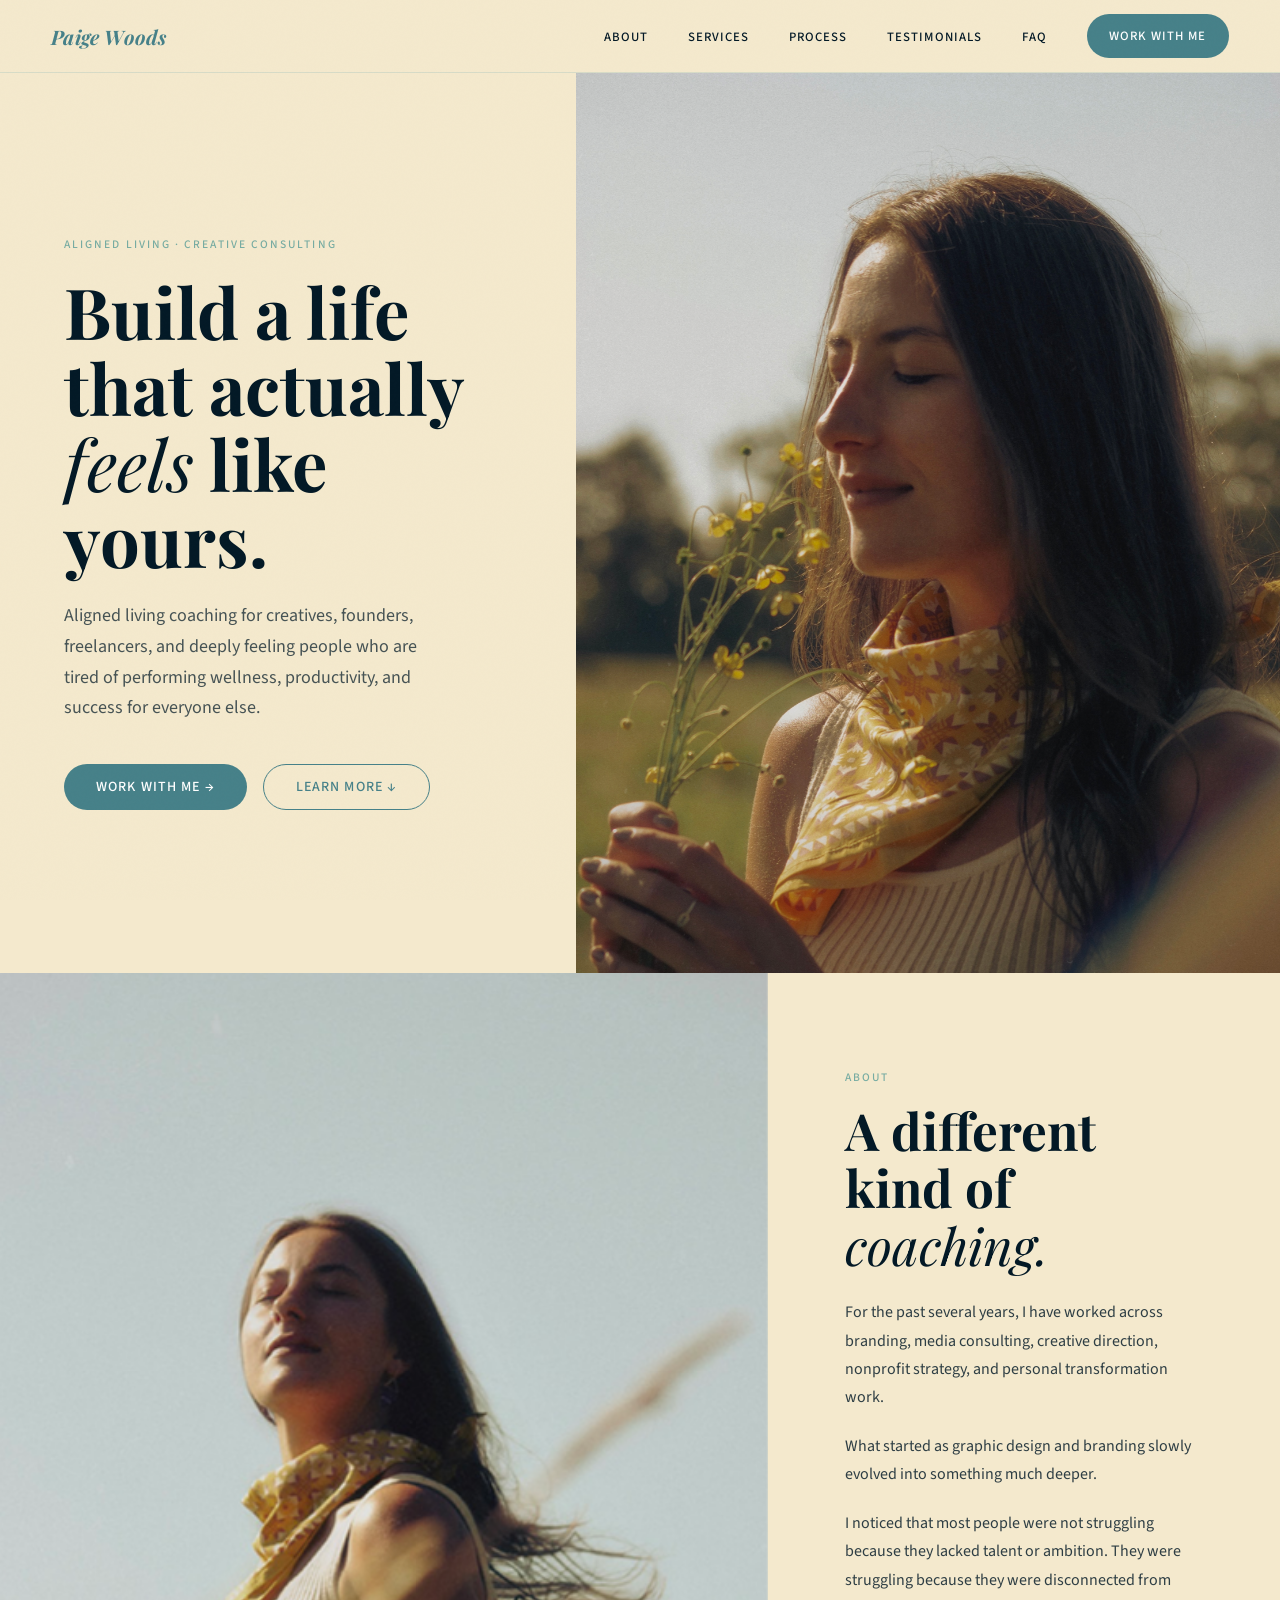
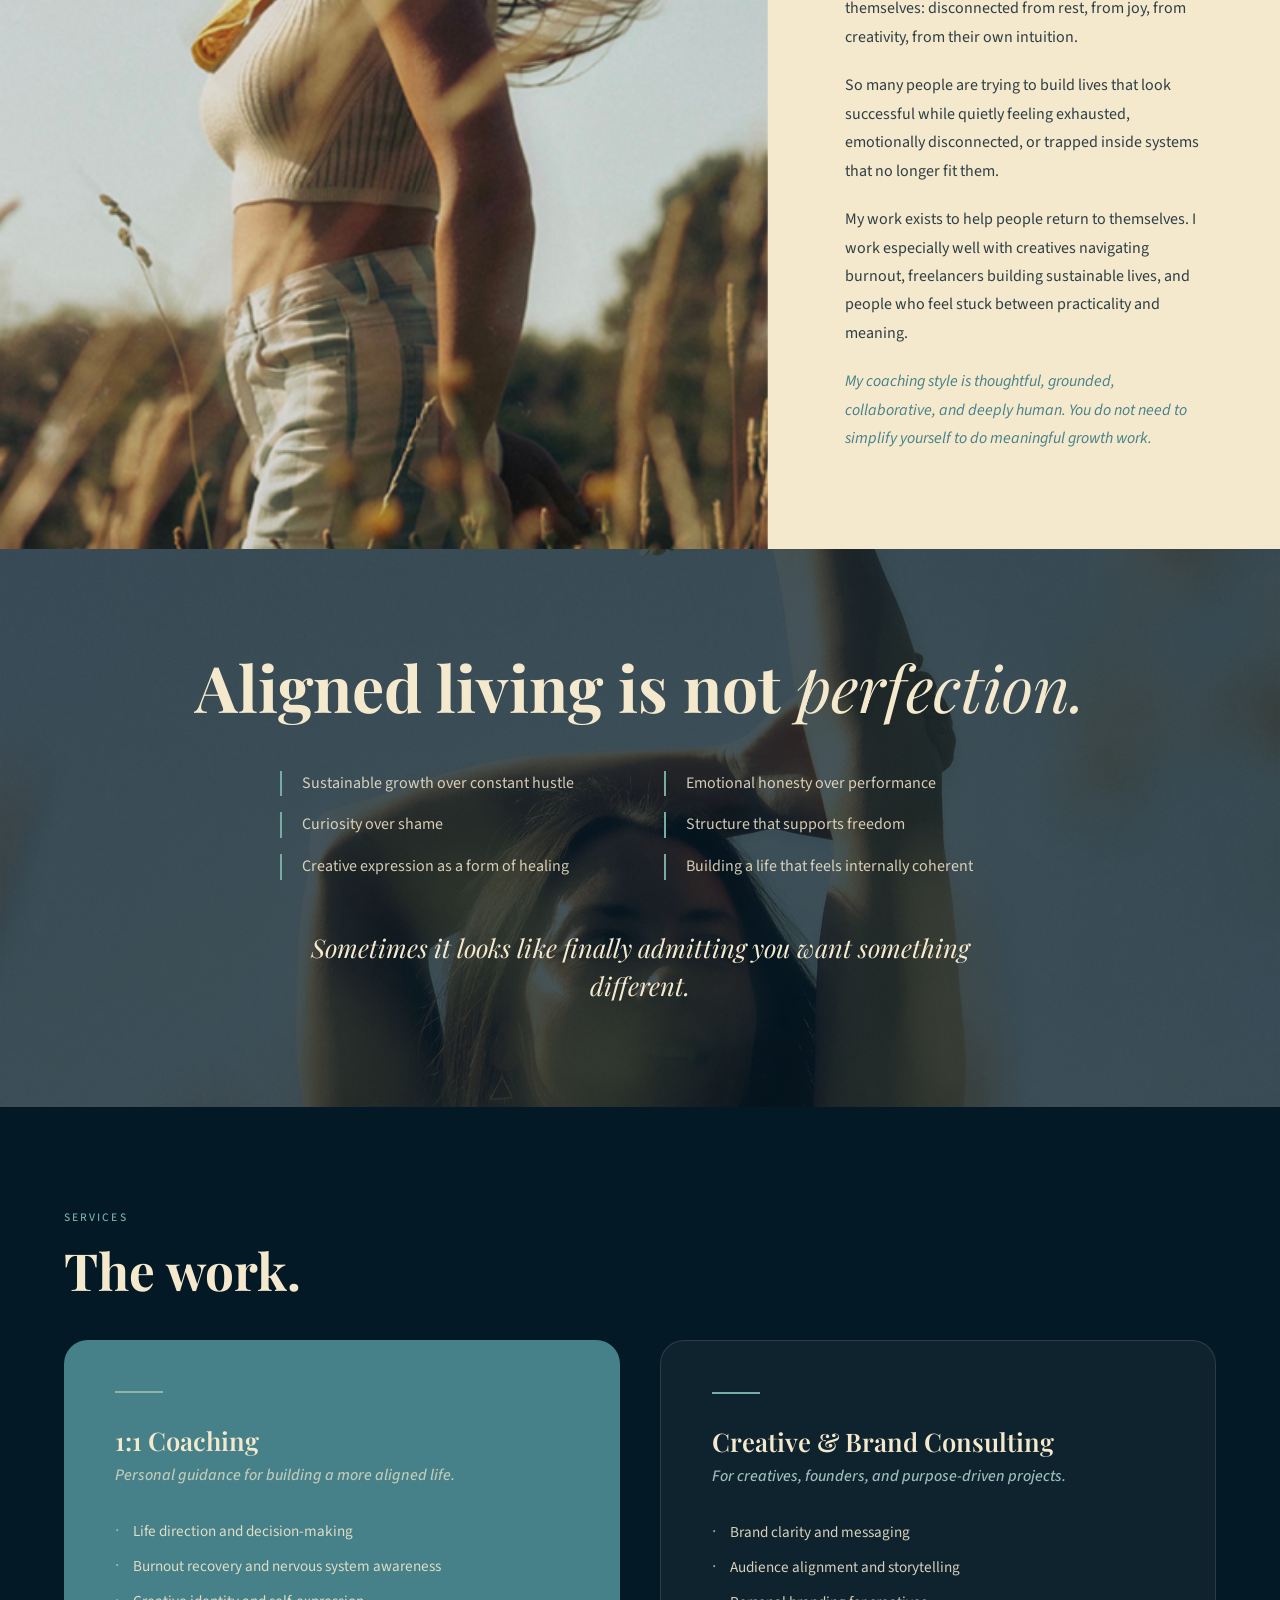
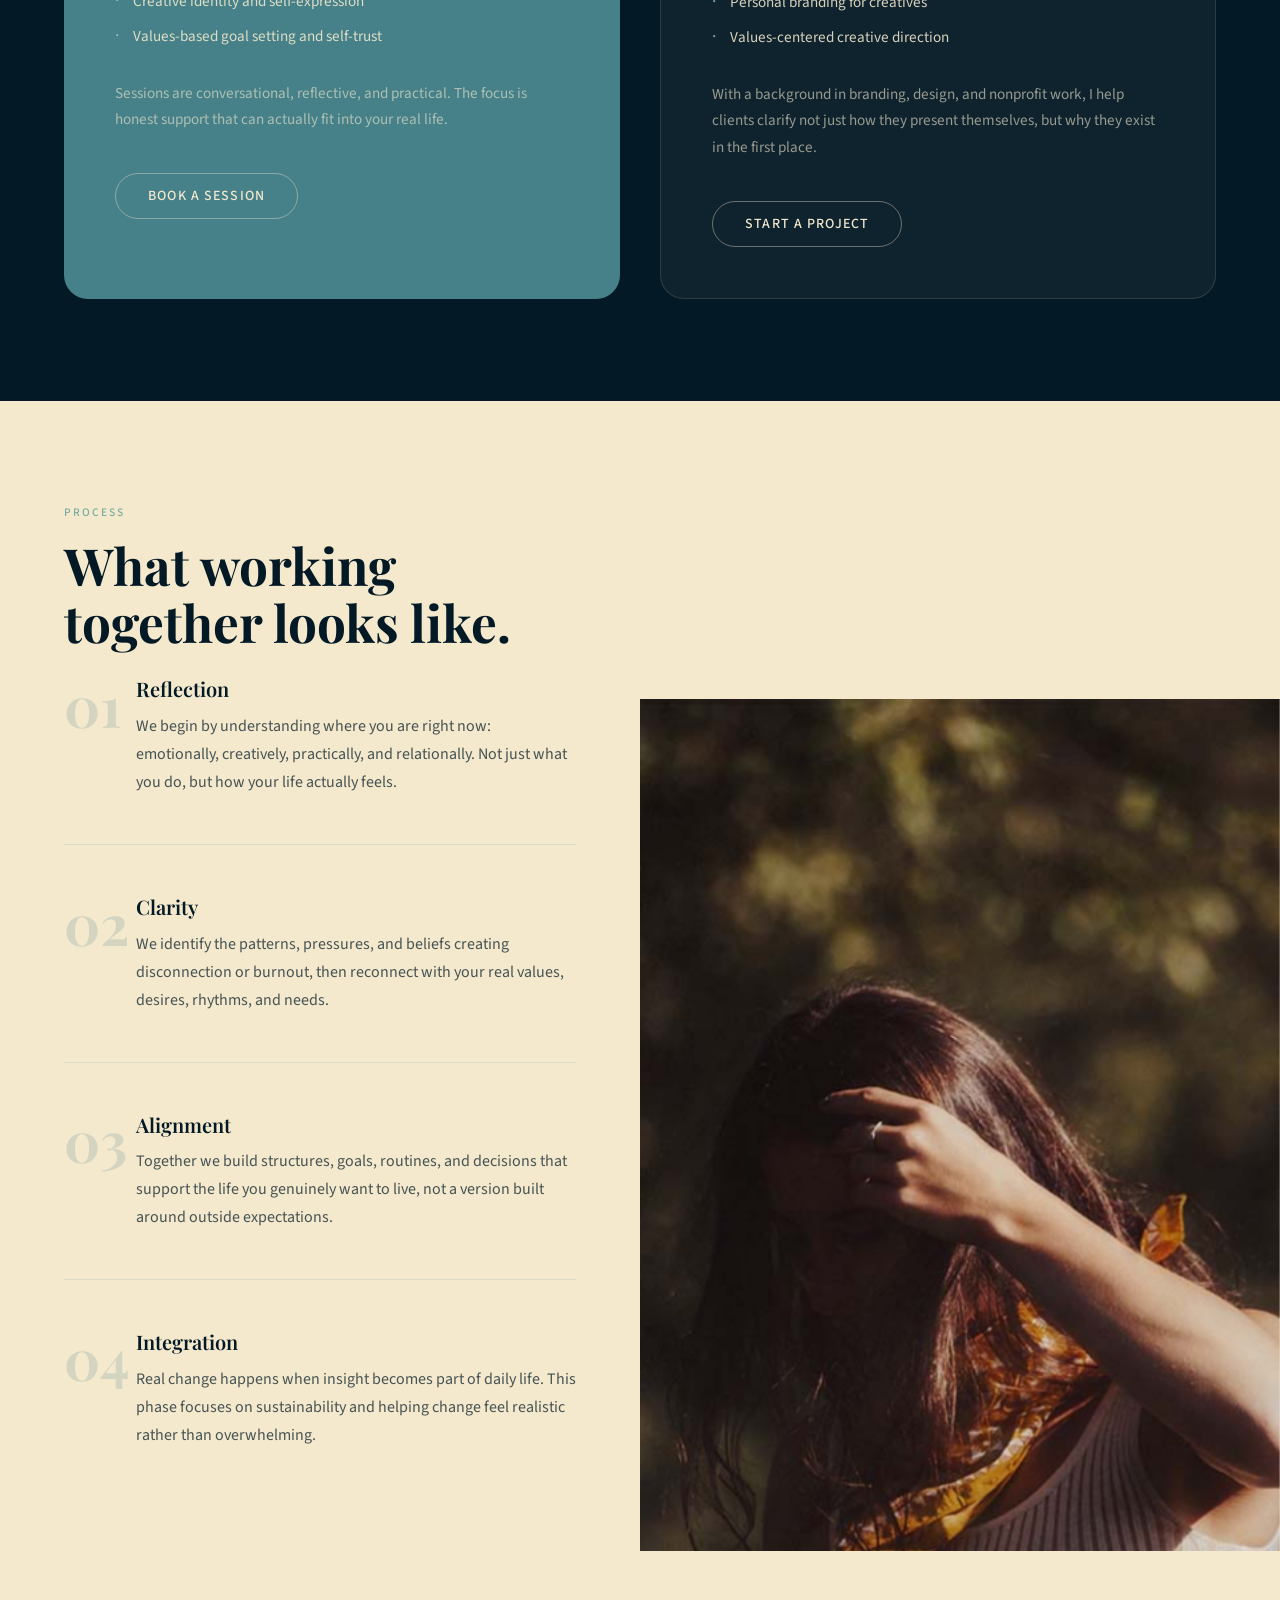
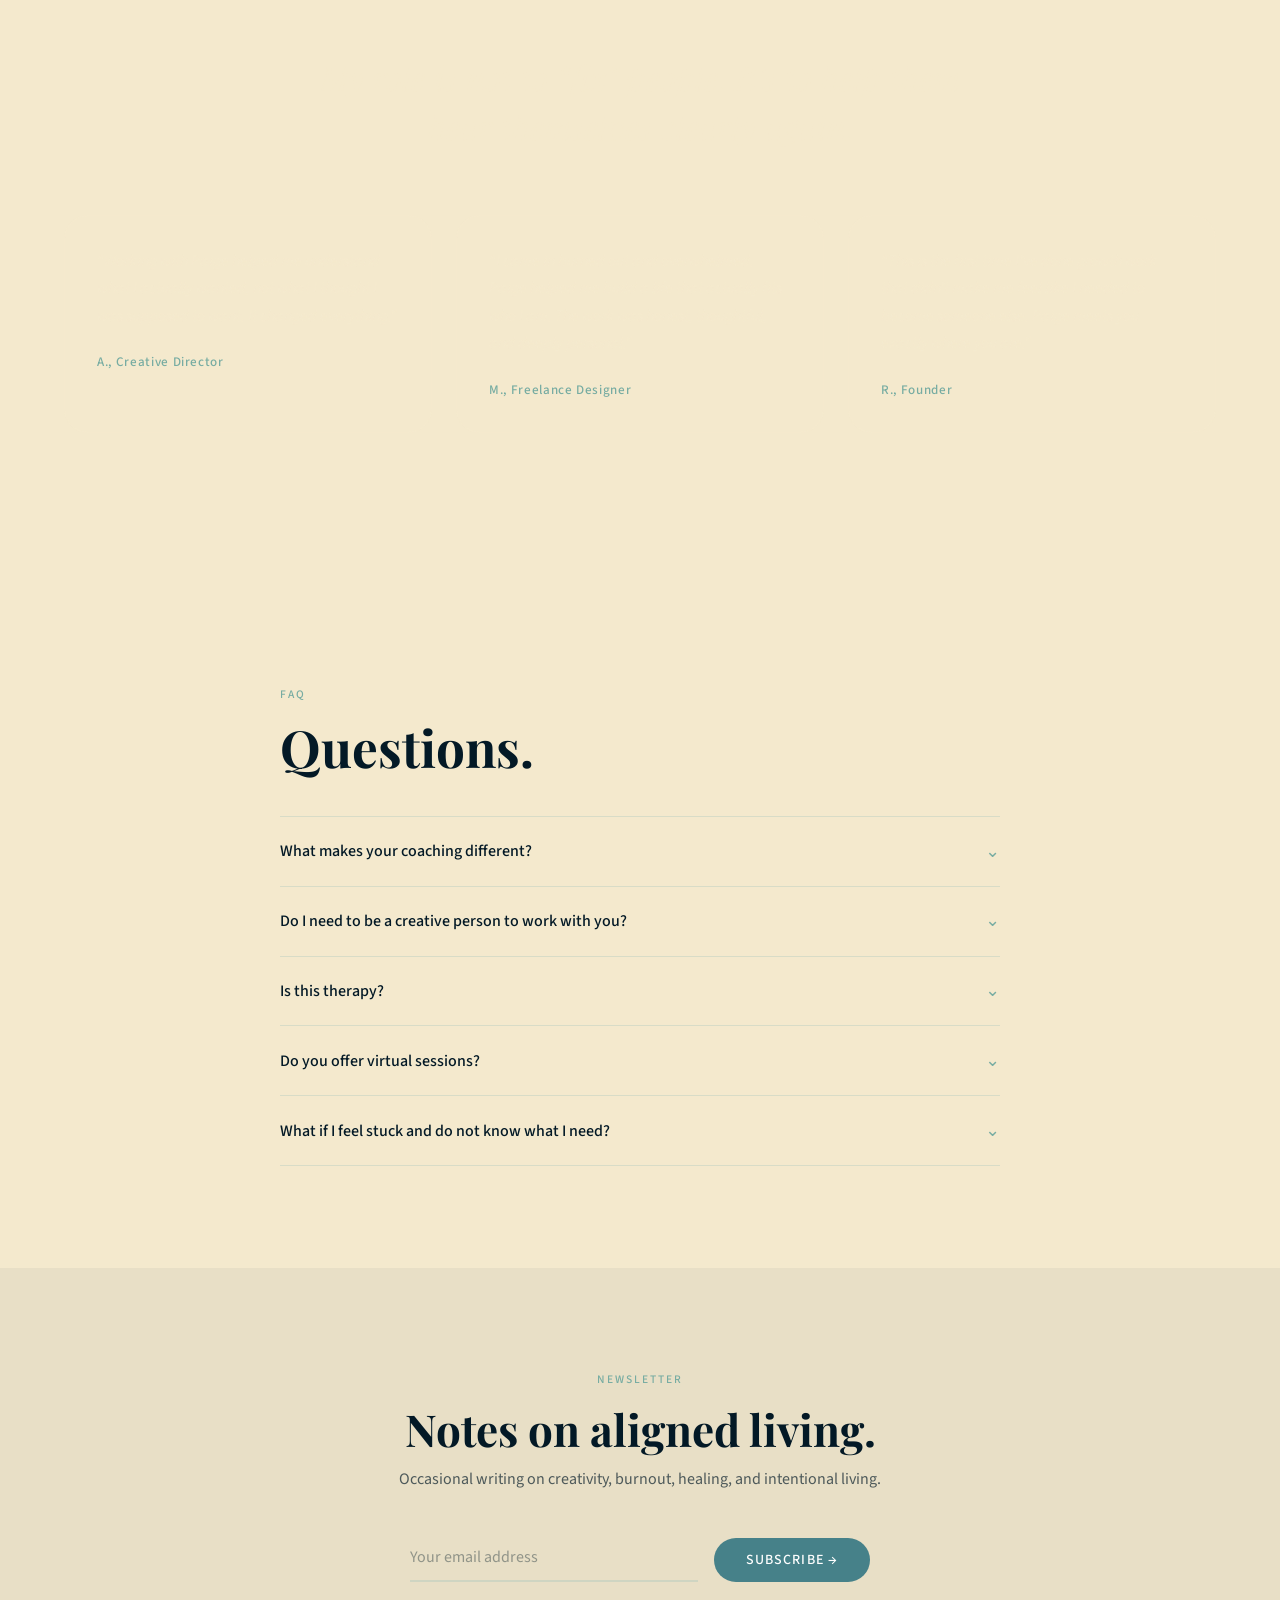
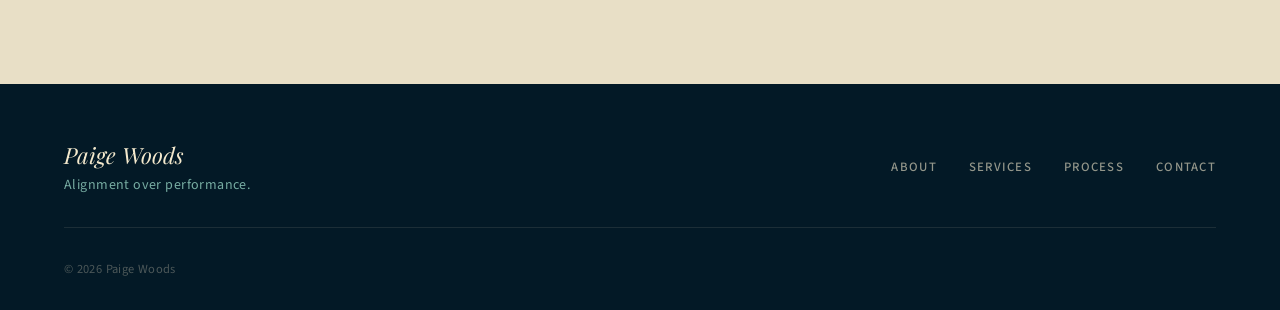
==== index.html @ 9f5fcbaf "Initial commit: coaching template site Co-Authored-By: Claude Sonnet 4.6 <noreply@anthropic.com>" ====
<!DOCTYPE html>
<html lang="en">
<head>
  <meta charset="UTF-8" />
  <meta name="viewport" content="width=device-width, initial-scale=1.0" />
  <title>Paige Woods — Aligned Living Coach</title>
  <meta name="description" content="Aligned living coaching for creatives, founders, freelancers, and deeply feeling people. Build a life that feels honest, sustainable, and real to you." />
  <link rel="preconnect" href="https://fonts.googleapis.com" />
  <link rel="preconnect" href="https://fonts.gstatic.com" crossorigin />
  <link href="https://fonts.googleapis.com/css2?family=Playfair+Display:ital,wght@0,600;0,700;1,400;1,600&family=Source+Sans+3:wght@400;500&display=swap" rel="stylesheet" />
  <link rel="stylesheet" href="style.css" />
</head>
<body>

  <!-- Paper grain texture -->
  <div class="grain" aria-hidden="true"></div>

  <!-- ══════════════════════════════════════════════════════
       NAVIGATION
  ══════════════════════════════════════════════════════ -->
  <nav class="nav" id="nav" role="navigation" aria-label="Main navigation">
    <div class="nav-inner">
      <a href="index.html" class="nav-logo">Paige Woods</a>
      <ul class="nav-links" role="list">
        <li><a href="#about">About</a></li>
        <li><a href="#services">Services</a></li>
        <li><a href="#process">Process</a></li>
        <li><a href="#testimonials">Testimonials</a></li>
        <li><a href="#faq">FAQ</a></li>
        <li><a href="contact.html" class="btn-nav">Work with me</a></li>
      </ul>
      <button class="nav-toggle" aria-label="Open menu" aria-expanded="false" aria-controls="navMobile">
        <span></span>
        <span></span>
      </button>
    </div>
  </nav>

  <!-- Mobile navigation overlay -->
  <div class="nav-mobile" id="navMobile" aria-hidden="true" role="dialog" aria-label="Mobile navigation">
    <button class="nav-mobile-close" aria-label="Close menu">&#10005;</button>
    <ul role="list">
      <li><a href="#about">About</a></li>
      <li><a href="#services">Services</a></li>
      <li><a href="#process">Process</a></li>
      <li><a href="#testimonials">Testimonials</a></li>
      <li><a href="#faq">FAQ</a></li>
      <li><a href="contact.html">Work with me</a></li>
    </ul>
  </div>

  <!-- ══════════════════════════════════════════════════════
       HERO
  ══════════════════════════════════════════════════════ -->
  <section class="hero" aria-label="Introduction">
    <div class="hero-text">
      <span class="section-label hero-animate">Aligned Living &middot; Creative Consulting</span>
      <h1 class="hero-h1 hero-animate">Build a life that actually <em>feels</em> like yours.</h1>
      <p class="hero-sub hero-animate">
        Aligned living coaching for creatives, founders, freelancers, and deeply feeling people
        who are tired of performing wellness, productivity, and success for everyone else.
      </p>
      <div class="btn-group hero-animate">
        <a href="contact.html" class="btn btn-primary">Work with me &rarr;</a>
        <a href="#about" class="btn btn-outline">Learn more &darr;</a>
      </div>
    </div>
    <div class="hero-image" aria-hidden="true">
      <img
        src="paige-portfolio-1/IMG_7127 copy.jpg"
        alt="Paige Woods"
        data-parallax="0.12"
        loading="eager"
        fetchpriority="high"
      />
    </div>
  </section>

  <!-- ══════════════════════════════════════════════════════
       ABOUT
  ══════════════════════════════════════════════════════ -->
  <section class="about-section" id="about" aria-labelledby="about-heading">
    <div class="about-grid-full">

      <div class="about-photo-col reveal-slide-left">
        <img
          src="paige-portfolio-1/IMG_7124 copy.jpg"
          alt="Paige Woods"
          data-parallax="0.09"
          loading="lazy"
        />
      </div>

      <div class="about-text-col">
        <div class="about-text reveal">
          <span class="section-label">About</span>
          <h2 class="section-heading reveal-scale" id="about-heading">A different kind of <em>coaching.</em></h2>

          <p>For the past several years, I have worked across branding, media consulting, creative direction, nonprofit strategy, and personal transformation work.</p>

          <p>What started as graphic design and branding slowly evolved into something much deeper.</p>

          <p>I noticed that most people were not struggling because they lacked talent or ambition. They were struggling because they were disconnected from themselves: disconnected from rest, from joy, from creativity, from their own intuition.</p>

          <p>So many people are trying to build lives that look successful while quietly feeling exhausted, emotionally disconnected, or trapped inside systems that no longer fit them.</p>

          <p>My work exists to help people return to themselves. I work especially well with creatives navigating burnout, freelancers building sustainable lives, and people who feel stuck between practicality and meaning.</p>

          <p class="about-closing">My coaching style is thoughtful, grounded, collaborative, and deeply human. You do not need to simplify yourself to do meaningful growth work.</p>
        </div>
      </div>

    </div>
  </section>

  <!-- ══════════════════════════════════════════════════════
       PHILOSOPHY
  ══════════════════════════════════════════════════════ -->
  <section class="section philosophy" id="philosophy" aria-labelledby="philosophy-heading">
    <div class="philosophy-bg" aria-hidden="true">
      <img
        src="paige-portfolio-1/IMG_7130 copy.jpg"
        alt=""
        class="philosophy-img"
        data-parallax="0.05"
        loading="lazy"
      />
    </div>
    <div class="container philosophy-content">
      <h2 class="philosophy-heading reveal-scale" id="philosophy-heading">
        Aligned living is not <em>perfection.</em>
      </h2>
      <div class="philosophy-grid" aria-label="Core principles">
        <p class="reveal">Sustainable growth over constant hustle</p>
        <p class="reveal">Emotional honesty over performance</p>
        <p class="reveal">Curiosity over shame</p>
        <p class="reveal">Structure that supports freedom</p>
        <p class="reveal">Creative expression as a form of healing</p>
        <p class="reveal">Building a life that feels internally coherent</p>
      </div>
      <p class="philosophy-closing reveal">
        Sometimes it looks like finally admitting you want something different.
      </p>
    </div>
  </section>

  <!-- ══════════════════════════════════════════════════════
       SERVICES
  ══════════════════════════════════════════════════════ -->
  <section class="section services-section" id="services" aria-labelledby="services-heading">
    <div class="container">
      <span class="section-label">Services</span>
      <h2 class="section-heading reveal-scale" id="services-heading">The work.</h2>

      <div class="services-grid">

        <div class="card reveal">
          <div class="card-accent" aria-hidden="true"></div>
          <h3 class="card-heading">1:1 Coaching</h3>
          <p class="card-sub">Personal guidance for building a more aligned life.</p>
          <ul class="card-list" aria-label="Coaching focus areas">
            <li>Life direction and decision-making</li>
            <li>Burnout recovery and nervous system awareness</li>
            <li>Creative identity and self-expression</li>
            <li>Values-based goal setting and self-trust</li>
          </ul>
          <p class="card-body">Sessions are conversational, reflective, and practical. The focus is honest support that can actually fit into your real life.</p>
          <a href="contact.html" class="btn btn-outline">Book a session</a>
        </div>

        <div class="card card-offset reveal">
          <div class="card-accent" aria-hidden="true"></div>
          <h3 class="card-heading">Creative &amp; Brand Consulting</h3>
          <p class="card-sub">For creatives, founders, and purpose-driven projects.</p>
          <ul class="card-list" aria-label="Consulting focus areas">
            <li>Brand clarity and messaging</li>
            <li>Audience alignment and storytelling</li>
            <li>Personal branding for creatives</li>
            <li>Values-centered creative direction</li>
          </ul>
          <p class="card-body">With a background in branding, design, and nonprofit work, I help clients clarify not just how they present themselves, but why they exist in the first place.</p>
          <a href="contact.html" class="btn btn-outline">Start a project</a>
        </div>

      </div>
    </div>
  </section>

  <!-- ══════════════════════════════════════════════════════
       PROCESS
  ══════════════════════════════════════════════════════ -->
  <section class="section process-section" id="process" aria-labelledby="process-heading">
      <div class="process-grid">

        <div class="process-steps">
          <span class="section-label">Process</span>
          <h2 class="section-heading reveal-scale" id="process-heading">What working together looks like.</h2>

          <div class="step reveal-step-right">
            <span class="step-number" aria-hidden="true">01</span>
            <div>
              <h3 class="step-title">Reflection</h3>
              <p>We begin by understanding where you are right now: emotionally, creatively, practically, and relationally. Not just what you do, but how your life actually feels.</p>
            </div>
          </div>

          <div class="step reveal-step-right">
            <span class="step-number" aria-hidden="true">02</span>
            <div>
              <h3 class="step-title">Clarity</h3>
              <p>We identify the patterns, pressures, and beliefs creating disconnection or burnout, then reconnect with your real values, desires, rhythms, and needs.</p>
            </div>
          </div>

          <div class="step reveal-step-right">
            <span class="step-number" aria-hidden="true">03</span>
            <div>
              <h3 class="step-title">Alignment</h3>
              <p>Together we build structures, goals, routines, and decisions that support the life you genuinely want to live, not a version built around outside expectations.</p>
            </div>
          </div>

          <div class="step reveal-step-right">
            <span class="step-number" aria-hidden="true">04</span>
            <div>
              <h3 class="step-title">Integration</h3>
              <p>Real change happens when insight becomes part of daily life. This phase focuses on sustainability and helping change feel realistic rather than overwhelming.</p>
            </div>
          </div>
        </div>

        <div class="process-photo" aria-hidden="true">
          <img
            src="paige-portfolio-1/IMG_7123 copy 2.jpg"
            alt=""
            data-parallax="0.08"
            loading="lazy"
          />
        </div>

      </div>
  </section>

  <!-- ══════════════════════════════════════════════════════
       TESTIMONIALS
  ══════════════════════════════════════════════════════ -->
  <section class="section testimonials" id="testimonials" aria-labelledby="testimonials-heading">
    <div class="container">

      <p class="testimonials-intro reveal-scale" id="testimonials-heading">
        My role is not to &ldquo;fix&rdquo; people. It&rsquo;s to help them hear themselves clearly again.
      </p>

      <!-- Note: placeholder testimonials — replace with real ones when available -->
      <div class="testimonials-grid">

        <div class="testimonial-card reveal">
          <p>&ldquo;Working with Paige helped me understand what I actually wanted, not what I thought I was supposed to want. It changed everything.&rdquo;</p>
          <cite>A., Creative Director</cite>
        </div>

        <div class="testimonial-card reveal">
          <p>&ldquo;I came in burned out and overwhelmed. Paige helped me build a life that actually fits who I am. The work was honest, thoughtful, and deeply personal.&rdquo;</p>
          <cite>M., Freelance Designer</cite>
        </div>

        <div class="testimonial-card reveal">
          <p>&ldquo;This is the first time I&rsquo;ve done growth work that didn&rsquo;t make me feel like I needed to become someone else. Paige meets you exactly where you are.&rdquo;</p>
          <cite>R., Founder</cite>
        </div>

      </div>
    </div>
  </section>

  <!-- ══════════════════════════════════════════════════════
       FAQ
  ══════════════════════════════════════════════════════ -->
  <section class="section" id="faq" aria-labelledby="faq-heading">
    <div class="container">
      <div class="faq-wrap">
        <span class="section-label">FAQ</span>
        <h2 class="section-heading reveal-scale" id="faq-heading">Questions.</h2>

        <div class="faq-list" role="list">

          <div class="faq-item reveal" role="listitem">
            <button class="faq-q" aria-expanded="false" aria-controls="faq-1">
              What makes your coaching different?
              <span class="faq-chevron" aria-hidden="true">&#8964;</span>
            </button>
            <div class="faq-a" id="faq-1" hidden>
              <p>My work is less focused on external achievement and more focused on helping people create lives that feel emotionally sustainable, authentic, and aligned with their values. I combine practical structure with emotional depth.</p>
            </div>
          </div>

          <div class="faq-item reveal" role="listitem">
            <button class="faq-q" aria-expanded="false" aria-controls="faq-2">
              Do I need to be a creative person to work with you?
              <span class="faq-chevron" aria-hidden="true">&#8964;</span>
            </button>
            <div class="faq-a" id="faq-2" hidden>
              <p>Not at all. But many creatives, freelancers, founders, and highly introspective people naturally resonate with this work.</p>
            </div>
          </div>

          <div class="faq-item reveal" role="listitem">
            <button class="faq-q" aria-expanded="false" aria-controls="faq-3">
              Is this therapy?
              <span class="faq-chevron" aria-hidden="true">&#8964;</span>
            </button>
            <div class="faq-a" id="faq-3" hidden>
              <p>No. Coaching is not therapy or mental health treatment. My work focuses on reflection, growth, alignment, life structure, creativity, and values-based change.</p>
            </div>
          </div>

          <div class="faq-item reveal" role="listitem">
            <button class="faq-q" aria-expanded="false" aria-controls="faq-4">
              Do you offer virtual sessions?
              <span class="faq-chevron" aria-hidden="true">&#8964;</span>
            </button>
            <div class="faq-a" id="faq-4" hidden>
              <p>Yes. All sessions are offered remotely.</p>
            </div>
          </div>

          <div class="faq-item reveal" role="listitem">
            <button class="faq-q" aria-expanded="false" aria-controls="faq-5">
              What if I feel stuck and do not know what I need?
              <span class="faq-chevron" aria-hidden="true">&#8964;</span>
            </button>
            <div class="faq-a" id="faq-5" hidden>
              <p>That is completely okay. Many people begin this work because they sense disconnection before they fully understand what needs to change.</p>
            </div>
          </div>

        </div>
      </div>
    </div>
  </section>

  <!-- ══════════════════════════════════════════════════════
       NEWSLETTER
  ══════════════════════════════════════════════════════ -->
  <section class="section newsletter" aria-labelledby="newsletter-heading">
    <div class="container">
      <div class="newsletter-inner reveal">
        <span class="section-label">Newsletter</span>
        <h2 class="newsletter-heading reveal-scale" id="newsletter-heading">Notes on aligned living.</h2>
        <p>Occasional writing on creativity, burnout, healing, and intentional living.</p>
        <form class="newsletter-form" action="#" onsubmit="return false;" novalidate>
          <div class="newsletter-field">
            <input
              type="email"
              placeholder="Your email address"
              aria-label="Email address for newsletter"
              autocomplete="email"
            />
            <button type="submit" class="btn btn-primary">Subscribe &rarr;</button>
          </div>
        </form>
      </div>
    </div>
  </section>

  <!-- ══════════════════════════════════════════════════════
       FOOTER
  ══════════════════════════════════════════════════════ -->
  <footer class="footer" role="contentinfo">
    <div class="container">
      <div class="footer-main">
        <div>
          <p class="footer-name">Paige Woods</p>
          <p class="footer-tagline">Alignment over performance.</p>
        </div>
        <nav class="footer-nav" aria-label="Footer navigation">
          <a href="#about">About</a>
          <a href="#services">Services</a>
          <a href="#process">Process</a>
          <a href="contact.html">Contact</a>
        </nav>
      </div>
      <div class="footer-bottom">
        <p>&copy; 2026 Paige Woods</p>
      </div>
    </div>
  </footer>

  <script src="main.js"></script>
</body>
</html>
---- style.css ----
/* =========================================================
   PAIGE WOODS — Design Tokens & Shared Styles
   ========================================================= */

@import url('https://fonts.googleapis.com/css2?family=Playfair+Display:ital,wght@0,600;0,700;1,400;1,600&family=Source+Sans+3:wght@400;500&display=swap');

:root {
  --ink-black:     #031926;
  --teal:          #468189;
  --muted-teal:    #77aca2;
  --ash-grey:      #9dbebb;
  --vanilla-cream: #f4e9cd;

  --bg:            var(--vanilla-cream);
  --text:          var(--ink-black);
  --accent:        var(--teal);
  --accent-hover:  var(--muted-teal);
  --border:        rgba(150, 190, 187, 0.3);

  --font-serif: 'Playfair Display', Georgia, serif;
  --font-sans:  'Source Sans 3', system-ui, sans-serif;

  --radius-card: 24px;
  --radius-pill: 9999px;

  --shadow-sm:  0 4px 6px  rgba(3, 25, 38, 0.05);
  --shadow-md:  0 10px 20px rgba(3, 25, 38, 0.08);
  --shadow-xl:  0 30px 60px rgba(3, 25, 38, 0.14);

  --max-w: 1280px;
}

/* =========================================================
   Reset
   ========================================================= */

*, *::before, *::after {
  box-sizing: border-box;
  margin: 0;
  padding: 0;
}

html {
  scroll-behavior: smooth;
}

body {
  font-family: var(--font-sans);
  background: var(--vanilla-cream);
  color: var(--ink-black);
  min-height: 100vh;
  -webkit-font-smoothing: antialiased;
}

img {
  max-width: 100%;
  display: block;
}

/* =========================================================
   Paper Grain Overlay
   ========================================================= */

.grain {
  pointer-events: none;
  position: fixed;
  inset: 0;
  z-index: 9999;
  opacity: 0.015;
  background-image: url("data:image/svg+xml,%3Csvg viewBox='0 0 400 400' xmlns='http://www.w3.org/2000/svg'%3E%3Cfilter id='n'%3E%3CfeTurbulence type='fractalNoise' baseFrequency='0.9' numOctaves='4' stitchTiles='stitch'/%3E%3C/filter%3E%3Crect width='100%25' height='100%25' filter='url(%23n)'/%3E%3C%2Fsvg%3E");
  background-repeat: repeat;
}

/* =========================================================
   Layout
   ========================================================= */

.container {
  max-width: var(--max-w);
  margin: 0 auto;
  width: 100%;
  padding: 0 clamp(1.5rem, 5vw, 4rem);
}

.section {
  padding: clamp(4rem, 8vw, 7rem) 0;
}

/* =========================================================
   Navigation
   ========================================================= */

.nav {
  position: sticky;
  top: 0;
  z-index: 100;
  background: rgba(244, 233, 205, 0.88);
  backdrop-filter: blur(12px);
  -webkit-backdrop-filter: blur(12px);
  border-bottom: 1px solid var(--border);
  transition: box-shadow 0.3s ease;
}

.nav.scrolled {
  box-shadow: var(--shadow-sm);
}

.nav-inner {
  display: flex;
  align-items: center;
  justify-content: space-between;
  height: 72px;
  width: 100%;
  padding: 0 clamp(2rem, 4vw, 4rem);
}

.nav-logo {
  font-family: var(--font-serif);
  font-style: italic;
  font-weight: 700;
  font-size: 1.25rem;
  color: var(--teal);
  text-decoration: none;
  letter-spacing: 0.01em;
}

.nav-links {
  display: flex;
  align-items: center;
  gap: 2.5rem;
  list-style: none;
}

.nav-links a {
  font-family: var(--font-sans);
  font-weight: 500;
  font-size: 0.8rem;
  letter-spacing: 0.08em;
  text-transform: uppercase;
  color: var(--ink-black);
  text-decoration: none;
  transition: color 0.3s ease;
}

.nav-links a:hover {
  color: var(--teal);
}

.btn-nav {
  background: var(--teal);
  color: white !important;
  padding: 0.55rem 1.4rem;
  border-radius: var(--radius-pill);
  font-size: 0.8rem !important;
  transition: background 0.3s ease, transform 0.25s ease !important;
  min-height: 44px;
  display: inline-flex;
  align-items: center;
}

.btn-nav:hover {
  background: var(--muted-teal) !important;
  color: white !important;
  transform: translateY(-2px) !important;
}

/* Mobile hamburger — hidden on desktop */
.nav-toggle {
  display: none;
  flex-direction: column;
  gap: 5px;
  background: none;
  border: none;
  cursor: pointer;
  padding: 0.5rem;
}

.nav-toggle span {
  display: block;
  width: 24px;
  height: 1.5px;
  background: var(--ink-black);
  transition: transform 0.3s ease, opacity 0.3s ease;
}

body.nav-open .nav-toggle span:first-child {
  transform: rotate(45deg) translate(4.5px, 4.5px);
}

body.nav-open .nav-toggle span:last-child {
  transform: rotate(-45deg) translate(4.5px, -4.5px);
}

/* Mobile overlay */
.nav-mobile {
  position: fixed;
  inset: 0;
  z-index: 200;
  background: var(--ink-black);
  display: flex;
  flex-direction: column;
  align-items: center;
  justify-content: center;
  gap: 2.5rem;
  opacity: 0;
  pointer-events: none;
  transition: opacity 0.3s ease;
}

body.nav-open .nav-mobile {
  opacity: 1;
  pointer-events: auto;
}

.nav-mobile ul {
  list-style: none;
  text-align: center;
}

.nav-mobile ul li {
  margin-bottom: 2rem;
}

.nav-mobile ul a {
  font-family: var(--font-serif);
  font-size: 2.25rem;
  color: var(--vanilla-cream);
  text-decoration: none;
  transition: color 0.3s;
}

.nav-mobile ul a:hover {
  color: var(--muted-teal);
}

.nav-mobile-close {
  position: absolute;
  top: 1.5rem;
  right: 2rem;
  background: none;
  border: none;
  color: var(--vanilla-cream);
  font-size: 1.5rem;
  cursor: pointer;
  opacity: 0.7;
  transition: opacity 0.3s;
  line-height: 1;
  padding: 0.5rem;
}

.nav-mobile-close:hover {
  opacity: 1;
}

/* =========================================================
   Buttons
   ========================================================= */

.btn {
  display: inline-flex;
  align-items: center;
  justify-content: center;
  padding: 0.75rem 2rem;
  border-radius: var(--radius-pill);
  font-family: var(--font-sans);
  font-size: 0.875rem;
  font-weight: 500;
  letter-spacing: 0.08em;
  text-transform: uppercase;
  text-decoration: none;
  cursor: pointer;
  transition: background 0.3s ease-out, color 0.3s ease-out, border-color 0.3s ease-out, transform 0.25s ease-out, box-shadow 0.25s ease-out;
  min-height: 44px;
  border: none;
}

.btn-primary {
  background: var(--teal);
  color: white;
}

.btn-primary:hover {
  background: var(--muted-teal);
  color: white;
  transform: translateY(-3px);
  box-shadow: 0 8px 20px rgba(70, 129, 137, 0.3);
}

.btn-outline {
  background: transparent;
  color: var(--teal);
  border: 1.5px solid var(--teal);
}

.btn-outline:hover {
  background: var(--teal);
  color: white;
  transform: translateY(-3px);
  box-shadow: 0 8px 20px rgba(70, 129, 137, 0.2);
}

.btn-group {
  display: flex;
  gap: 1rem;
  flex-wrap: wrap;
}

/* =========================================================
   Scroll Reveal
   ========================================================= */

.reveal {
  opacity: 0;
  transform: translateY(1.25rem);
  transition: opacity 0.55s ease-out, transform 0.55s ease-out;
}

.reveal.visible {
  opacity: 1;
  transform: none;
}

.reveal-left {
  transform: translateX(-2rem);
}

.reveal-left.visible {
  transform: translateX(0);
}

.reveal-right {
  transform: translateX(2rem);
}

.reveal-right.visible {
  transform: translateX(0);
}

/* Heading variant: adds gentle scale-in */
.reveal-scale {
  opacity: 0;
  transform: translateY(0.6rem) scale(0.96);
  transition: opacity 0.7s ease-out, transform 0.7s ease-out;
}

.reveal-scale.visible {
  opacity: 1;
  transform: none;
}

/* Parallax images */
[data-parallax] {
  will-change: transform;
}

/* =========================================================
   Typography helpers
   ========================================================= */

.section-label {
  display: block;
  font-family: var(--font-sans);
  font-size: 0.72rem;
  font-weight: 500;
  text-transform: uppercase;
  letter-spacing: 0.18em;
  color: var(--muted-teal);
  margin-bottom: 1rem;
}

.section-heading {
  font-family: var(--font-serif);
  font-weight: 700;
  font-size: clamp(2rem, 4vw, 3.5rem);
  line-height: 1.12;
  color: var(--ink-black);
  margin-bottom: 1.5rem;
}

.section-heading em {
  font-style: italic;
  font-weight: 400;
}

/* =========================================================
   Image helpers
   ========================================================= */

.img-arch {
  border-radius: 50% 50% 0 0 / 55% 55% 0 0;
  object-fit: cover;
  display: block;
}

.img-rounded {
  border-radius: 40px;
  object-fit: cover;
  display: block;
  width: 100%;
}

.img-hover {
  transition: transform 0.7s ease-out;
}

.img-hover:hover {
  transform: scale(1.03);
}

/* =========================================================
   HERO
   ========================================================= */

.hero {
  display: grid;
  grid-template-columns: 45fr 55fr;
  min-height: 100vh;
  overflow: hidden;
}

.hero-text {
  display: flex;
  flex-direction: column;
  justify-content: center;
  padding: 6rem clamp(2rem, 5vw, 5rem) 6rem clamp(1.5rem, 5vw, 4rem);
  max-width: 680px;
}

.hero-text .section-label {
  margin-bottom: 1.25rem;
}

.hero-h1 {
  font-family: var(--font-serif);
  font-weight: 700;
  font-size: clamp(2.8rem, 5.5vw, 5.5rem);
  line-height: 1.08;
  color: var(--ink-black);
  margin-bottom: 1.5rem;
}

.hero-h1 em {
  font-style: italic;
  font-weight: 400;
}

.hero-sub {
  font-size: clamp(1rem, 1.5vw, 1.125rem);
  line-height: 1.7;
  color: rgba(3, 25, 38, 0.72);
  max-width: 42ch;
  margin-bottom: 2.5rem;
}

.hero-image {
  position: relative;
  overflow: hidden;
}

.hero-image img {
  position: absolute;
  top: -10%;
  left: 0;
  right: 0;
  width: 100%;
  height: 120%;
  object-fit: cover;
  object-position: center top;
}

/* =========================================================
   ABOUT
   ========================================================= */

.about-section {
  overflow: hidden; /* clips the slide-in animation */
}

.about-grid-full {
  display: grid;
  grid-template-columns: 60fr 40fr;
  min-height: 88vh;
}

.about-photo-col {
  overflow: hidden;
  position: relative;
  /* height comes from the grid row (min-height: 88vh) */
}

.about-photo-col img {
  position: absolute;
  top: -10%;
  left: 0;
  right: 0;
  width: 100%;
  height: 120%;
  object-fit: cover;
  object-position: center top;
  will-change: transform;
}

.about-text-col {
  display: flex;
  align-items: center;
  padding: clamp(4rem, 8vw, 6rem) clamp(3rem, 6vw, 5rem);
  background: var(--vanilla-cream);
}

.about-text {
  max-width: 52ch;
}

.about-text p {
  margin-bottom: 1.25rem;
  line-height: 1.78;
  color: rgba(3, 25, 38, 0.82);
}

.about-text p:last-child {
  margin-bottom: 0;
}

.about-closing {
  font-style: italic;
  color: var(--teal) !important;
  margin-top: 0.5rem;
}

/* Slide in from left edge.
   Uses @keyframes so the element stays in its layout position
   (IntersectionObserver watches the parent section, not this element). */
@keyframes slideFromLeft {
  from { transform: translateX(-100%); }
  to   { transform: translateX(0); }
}

.reveal-slide-left {
  /* clip without transforming — keeps element detectable by IO via its parent */
  clip-path: inset(0 0 0 100%);
}

.reveal-slide-left.visible {
  clip-path: none;
  animation: slideFromLeft 1.6s cubic-bezier(0.25, 0.46, 0.45, 0.94) both;
}

/* =========================================================
   PHILOSOPHY
   ========================================================= */

.philosophy {
  position: relative;
  overflow: hidden;
  background: var(--ink-black);
}

.philosophy-bg {
  position: absolute;
  inset: 0;
}

.philosophy-img {
  width: 100%;
  height: 120%;
  margin-top: -10%;
  object-fit: cover;
  object-position: center;
  opacity: 0.32;
  display: block;
}

.philosophy-content {
  position: relative;
  z-index: 1;
  text-align: center;
  color: var(--vanilla-cream);
}

.philosophy-heading {
  font-family: var(--font-serif);
  font-weight: 700;
  font-size: clamp(2.25rem, 5vw, 4rem);
  line-height: 1.12;
  color: var(--vanilla-cream);
  margin-bottom: 3rem;
}

.philosophy-heading em {
  font-style: italic;
  font-weight: 400;
}

.philosophy-grid {
  display: grid;
  grid-template-columns: 1fr 1fr;
  gap: 1rem 3rem;
  max-width: 720px;
  margin: 0 auto 3rem;
  text-align: left;
}

.philosophy-grid p {
  font-size: 1rem;
  line-height: 1.6;
  padding-left: 1.25rem;
  border-left: 2px solid var(--muted-teal);
  color: rgba(244, 233, 205, 0.85);
}

.philosophy-closing {
  font-family: var(--font-serif);
  font-style: italic;
  font-size: clamp(1.25rem, 2.5vw, 1.6rem);
  color: var(--vanilla-cream);
  max-width: 50ch;
  margin: 0 auto;
  line-height: 1.5;
}

/* =========================================================
   SERVICES
   ========================================================= */

.services-section {
  background: var(--ink-black);
}

/* Section label + heading on dark bg */
.services-section .section-label {
  color: var(--muted-teal);
}

.services-section .section-heading {
  color: var(--vanilla-cream);
}

.services-grid {
  display: grid;
  grid-template-columns: 1fr 1fr;
  gap: 2.5rem;
  align-items: stretch;
  margin-top: 2.5rem;
}

/* Card 1 — solid teal */
.card {
  border-radius: var(--radius-card);
  padding: clamp(2.5rem, 4vw, 3.5rem);
  border: none;
  transition: transform 0.5s ease-out, box-shadow 0.5s ease-out;
  background: var(--teal);
}

.card:hover {
  transform: translateY(-5px);
  box-shadow: 0 30px 60px rgba(3, 25, 38, 0.4);
}

/* Card 2 — glass dark */
.card-offset {
  margin-top: 0;
  background: rgba(244, 233, 205, 0.05);
  border: 1px solid rgba(244, 233, 205, 0.13);
}

.card-offset:hover {
  background: rgba(244, 233, 205, 0.08);
}

.card-accent {
  width: 48px;
  height: 2px;
  background: rgba(244, 233, 205, 0.45);
  margin-bottom: 2rem;
}

.card-offset .card-accent {
  background: var(--muted-teal);
}

.card-heading {
  font-family: var(--font-serif);
  font-weight: 600;
  font-size: 1.6rem;
  color: var(--vanilla-cream);
  margin-bottom: 0.5rem;
  line-height: 1.2;
}

.card-sub {
  font-family: var(--font-sans);
  font-weight: 500;
  font-style: italic;
  font-size: 1rem;
  color: rgba(244, 233, 205, 0.7);
  margin-bottom: 2rem;
  line-height: 1.5;
}

.card-offset .card-sub {
  color: var(--ash-grey);
}

.card-list {
  list-style: none;
  padding: 0;
  margin-bottom: 2rem;
}

.card-list li {
  font-size: 0.95rem;
  padding-left: 1.1rem;
  margin-bottom: 0.65rem;
  position: relative;
  line-height: 1.6;
  color: rgba(244, 233, 205, 0.88);
}

.card-list li::before {
  content: '·';
  position: absolute;
  left: 0;
  color: rgba(244, 233, 205, 0.5);
  font-size: 1.1rem;
  line-height: 1.4;
}

.card-offset .card-list li::before {
  color: var(--muted-teal);
}

.card-body {
  font-size: 0.95rem;
  line-height: 1.75;
  color: rgba(244, 233, 205, 0.6);
  margin-bottom: 2.5rem;
}

/* Buttons inside dark service cards */
.services-section .btn-outline {
  color: var(--vanilla-cream);
  border-color: rgba(244, 233, 205, 0.4);
}

.services-section .btn-outline:hover {
  background: rgba(244, 233, 205, 0.12);
  color: var(--vanilla-cream);
  border-color: rgba(244, 233, 205, 0.7);
  transform: translateY(-3px);
  box-shadow: none;
}

/* =========================================================
   PROCESS
   ========================================================= */

.section.process-section {
  padding: 0;
  overflow: hidden;
  display: flex;
  flex-direction: column;
}

.process-grid {
  display: grid;
  grid-template-columns: 1fr 1fr;
  gap: 0;
  align-items: stretch;
  flex: 1;
}

.process-steps {
  padding: clamp(4rem, 8vw, 7rem) clamp(2rem, 5vw, 4rem) clamp(4rem, 8vw, 7rem) max(clamp(1.5rem, 5vw, 4rem), calc((100vw - 1280px) / 2 + 4rem));
}

.process-photo {
  overflow: hidden;
  border-radius: 0;
}

.process-photo img {
  width: 100%;
  height: 100%;
  object-fit: cover;
  object-position: center;
  display: block;
}

.reveal-step-right {
  opacity: 0;
  transform: translateX(3rem);
  transition: opacity 0.6s ease-out, transform 0.6s ease-out;
}

.reveal-step-right.visible {
  opacity: 1;
  transform: none;
}

.step {
  display: flex;
  gap: 1.5rem;
  margin-bottom: 3rem;
  padding-bottom: 3rem;
  border-bottom: 1px solid var(--border);
}

.step:last-child {
  border-bottom: none;
  margin-bottom: 0;
  padding-bottom: 0;
}

.step-number {
  font-family: var(--font-serif);
  font-weight: 700;
  font-size: 3.5rem;
  line-height: 1;
  color: var(--teal);
  opacity: 0.18;
  flex-shrink: 0;
  width: 3rem;
  padding-top: 0.1rem;
}

.step-title {
  font-family: var(--font-serif);
  font-weight: 600;
  font-size: 1.25rem;
  color: var(--ink-black);
  margin-bottom: 0.6rem;
}

.step p {
  font-size: 1rem;
  line-height: 1.75;
  color: rgba(3, 25, 38, 0.72);
}

/* =========================================================
   TESTIMONIALS
   ========================================================= */

.testimonials {
  background-image:
    linear-gradient(rgba(14, 90, 107, 0.55), rgba(14, 90, 107, 0.55)),
    url('paige-portfolio-1/IMG_7136 copy.JPG');
  background-size: cover;
  background-position: center;
  background-attachment: fixed;
  color: var(--vanilla-cream);
  position: relative;
}

.testimonials-intro {
  font-family: var(--font-serif);
  font-style: italic;
  font-size: clamp(1.4rem, 3vw, 2.1rem);
  text-align: center;
  max-width: 680px;
  margin: 0 auto 4rem;
  line-height: 1.45;
  color: var(--vanilla-cream);
}

.testimonials-grid {
  display: grid;
  grid-template-columns: repeat(3, 1fr);
  gap: 1.5rem;
  margin-bottom: 3rem;
}

.testimonial-card {
  background: rgba(244, 233, 205, 0.07);
  border: 1px solid rgba(244, 233, 205, 0.11);
  border-radius: var(--radius-card);
  padding: 2rem;
  transition: transform 0.5s ease-out, background 0.5s ease-out;
}

.testimonial-card:hover {
  transform: translateY(-3px);
  background: rgba(244, 233, 205, 0.1);
}

.testimonial-card p {
  font-style: italic;
  line-height: 1.72;
  margin-bottom: 1.25rem;
  font-size: 1rem;
  color: rgba(244, 233, 205, 0.9);
}

.testimonial-card cite {
  font-family: var(--font-sans);
  font-weight: 500;
  font-size: 0.82rem;
  font-style: normal;
  color: var(--muted-teal);
  letter-spacing: 0.05em;
}

.testimonials-img-wrap {
  position: absolute;
  bottom: 0;
  right: clamp(1.5rem, 5vw, 4rem);
  overflow: hidden;
  line-height: 0;
}

.testimonials-img-wrap img {
  width: 200px;
  height: 280px;
  object-fit: cover;
  object-position: top center;
  border-radius: 50% 50% 0 0 / 55% 55% 0 0;
  opacity: 0.55;
}

/* =========================================================
   FAQ
   ========================================================= */

.faq-wrap {
  max-width: 720px;
  margin: 0 auto;
}

.faq-list {
  margin-top: 2.5rem;
}

.faq-item {
  border-bottom: 1px solid var(--border);
}

.faq-item:first-child {
  border-top: 1px solid var(--border);
}

.faq-q {
  width: 100%;
  background: none;
  border: none;
  padding: 1.4rem 0;
  display: flex;
  justify-content: space-between;
  align-items: center;
  gap: 1rem;
  font-family: var(--font-sans);
  font-size: 1rem;
  font-weight: 500;
  color: var(--ink-black);
  cursor: pointer;
  text-align: left;
  transition: color 0.3s ease;
  line-height: 1.5;
}

.faq-q:hover {
  color: var(--teal);
}

.faq-chevron {
  font-size: 1.1rem;
  line-height: 1;
  flex-shrink: 0;
  color: var(--muted-teal);
  display: inline-block;
  transition: transform 0.35s ease;
}

.faq-a {
  overflow: hidden;
}

.faq-a p {
  padding-bottom: 1.5rem;
  line-height: 1.78;
  color: rgba(3, 25, 38, 0.72);
  max-width: 62ch;
}

/* =========================================================
   NEWSLETTER
   ========================================================= */

.newsletter {
  background: #e8dfc6;
}

.newsletter-inner {
  text-align: center;
  max-width: 560px;
  margin: 0 auto;
}

.newsletter-heading {
  font-family: var(--font-serif);
  font-weight: 700;
  font-size: clamp(2rem, 4vw, 2.75rem);
  line-height: 1.15;
  margin-bottom: 0.75rem;
}

.newsletter-inner > p {
  font-size: 1rem;
  line-height: 1.7;
  color: rgba(3, 25, 38, 0.68);
  margin-bottom: 2.5rem;
}

.newsletter-field {
  display: flex;
  gap: 1rem;
  align-items: flex-end;
  max-width: 460px;
  margin: 0 auto;
}

.newsletter-form input[type="email"] {
  flex: 1;
  background: none;
  border: none;
  border-bottom: 2px solid var(--border);
  padding: 0.75rem 0;
  font-family: var(--font-sans);
  font-size: 1rem;
  color: var(--ink-black);
  outline: none;
  transition: border-color 0.3s ease;
  min-width: 0;
}

.newsletter-form input[type="email"]::placeholder {
  color: rgba(3, 25, 38, 0.38);
}

.newsletter-form input[type="email"]:focus {
  border-bottom-color: var(--muted-teal);
}

/* =========================================================
   FOOTER
   ========================================================= */

.footer {
  background: var(--ink-black);
  color: var(--vanilla-cream);
  padding: 3.5rem 0 2rem;
}

.footer-main {
  display: flex;
  justify-content: space-between;
  align-items: center;
  margin-bottom: 2rem;
  padding-bottom: 2rem;
  border-bottom: 1px solid rgba(244, 233, 205, 0.1);
}

.footer-name {
  font-family: var(--font-serif);
  font-style: italic;
  font-size: 1.4rem;
  color: var(--vanilla-cream);
  margin-bottom: 0.3rem;
}

.footer-tagline {
  font-size: 0.875rem;
  color: var(--muted-teal);
  letter-spacing: 0.03em;
}

.footer-nav {
  display: flex;
  gap: 2rem;
}

.footer-nav a {
  font-family: var(--font-sans);
  font-weight: 500;
  font-size: 0.8rem;
  text-transform: uppercase;
  letter-spacing: 0.1em;
  color: rgba(244, 233, 205, 0.6);
  text-decoration: none;
  transition: color 0.3s ease;
}

.footer-nav a:hover {
  color: var(--vanilla-cream);
}

.footer-bottom p {
  font-size: 0.78rem;
  color: rgba(244, 233, 205, 0.3);
  letter-spacing: 0.03em;
}

/* =========================================================
   CONTACT PAGE
   ========================================================= */

.contact-main {
  min-height: calc(100vh - 72px);
  display: flex;
  align-items: flex-start;
  position: relative;
  background-image:
    linear-gradient(rgba(14, 90, 107, 0.55), rgba(14, 90, 107, 0.55)),
    url('paige-portfolio-1/IMG_7136 copy.JPG');
  background-size: cover;
  background-position: center;
  background-attachment: fixed;
}

.contact-grid {
  display: grid;
  grid-template-columns: 1fr;
  width: 100%;
  max-width: 640px;
}

.contact-intro {
  font-size: 1.05rem;
  line-height: 1.78;
  color: rgba(3, 25, 38, 0.72);
  margin-bottom: 2.5rem;
  max-width: 52ch;
}

.contact-form {
  margin-top: 0.5rem;
}

.form-field {
  margin-bottom: 2.25rem;
}

.form-field label {
  display: block;
  font-family: var(--font-sans);
  font-weight: 500;
  font-size: 0.72rem;
  text-transform: uppercase;
  letter-spacing: 0.15em;
  color: var(--muted-teal);
  margin-bottom: 0.6rem;
}

.form-field input,
.form-field textarea {
  width: 100%;
  background: none;
  border: none;
  border-bottom: 2px solid var(--border);
  padding: 0.7rem 0;
  font-family: var(--font-sans);
  font-size: 1rem;
  color: var(--ink-black);
  outline: none;
  transition: border-color 0.3s ease;
  resize: none;
  line-height: 1.6;
}

.form-field input:focus,
.form-field textarea:focus {
  border-bottom-color: var(--muted-teal);
}

.form-field input::placeholder,
.form-field textarea::placeholder {
  color: rgba(3, 25, 38, 0.3);
}

.contact-photo {
  height: 620px;
  overflow: hidden;
  border-radius: 50% 50% 0 0 / 55% 55% 0 0;
  position: sticky;
  top: calc(72px + 2rem);
}

.contact-photo img {
  width: 100%;
  height: 100%;
  object-fit: cover;
  object-position: top center;
}

/* Contact page — light text over photo/teal overlay */
.contact-main .section-label {
  color: rgba(244, 233, 205, 0.7);
}

.contact-main .section-heading,
.contact-main .section-heading em {
  color: #f4e9cd;
}

.contact-main .contact-intro {
  color: rgba(244, 233, 205, 0.82);
}

.contact-main .form-field label {
  color: rgba(244, 233, 205, 0.65);
}

.contact-main .form-field input,
.contact-main .form-field textarea {
  color: #f4e9cd;
  border-bottom-color: rgba(244, 233, 205, 0.35);
  background: none;
}

.contact-main .form-field input:focus,
.contact-main .form-field textarea:focus {
  border-bottom-color: rgba(244, 233, 205, 0.8);
}

.contact-main .form-field input::placeholder,
.contact-main .form-field textarea::placeholder {
  color: rgba(244, 233, 205, 0.35);
}

/* =========================================================
   RESPONSIVE — Mobile
   ========================================================= */

@media (max-width: 768px) {
  /* Nav */
  .nav-links {
    display: none;
  }

  .nav-toggle {
    display: flex;
  }

  /* Hero */
  .hero {
    grid-template-columns: 1fr;
    min-height: auto;
  }

  .hero-text {
    order: 2;
    padding: 2.5rem 1.5rem 3rem;
    max-width: 100%;
  }

  .hero-image {
    order: 1;
    height: 70vw;
    min-height: 320px;
    max-height: 480px;
  }


  /* About */
  .about-grid-full {
    grid-template-columns: 1fr;
    min-height: auto;
  }

  .about-photo-col {
    height: 72vw;
    min-height: 320px;
    max-height: 520px;
  }

  .about-text-col {
    padding: 3rem 1.5rem 4rem;
  }

  /* Philosophy */
  .philosophy-grid {
    grid-template-columns: 1fr;
  }

  /* Services */
  .services-grid {
    grid-template-columns: 1fr;
  }

  .card-offset {
    margin-top: 0;
  }

  /* Process */
  .process-section {
    padding: clamp(4rem, 8vw, 7rem) 0;
  }

  .process-grid {
    grid-template-columns: 1fr;
    min-height: auto;
  }

  .process-steps {
    padding: 0 clamp(1.5rem, 5vw, 2.5rem);
  }

  .process-photo {
    display: none;
  }

  /* Testimonials */
  .testimonials-grid {
    grid-template-columns: 1fr;
  }

  .testimonials-img-wrap {
    display: none;
  }

  /* FAQ */
  .faq-wrap {
    max-width: 100%;
  }

  /* Newsletter */
  .newsletter-field {
    flex-direction: column;
    align-items: stretch;
  }

  /* Footer */
  .footer-main {
    flex-direction: column;
    text-align: center;
    gap: 2rem;
  }

  .footer-nav {
    justify-content: center;
    flex-wrap: wrap;
    gap: 1rem 2rem;
  }

  /* Contact */
  .contact-grid {
    grid-template-columns: 1fr;
  }

  .contact-photo {
    display: none;
  }

  .contact-main {
    align-items: flex-start;
  }
}

@media (min-width: 769px) {
  .nav-toggle {
    display: none;
  }
}
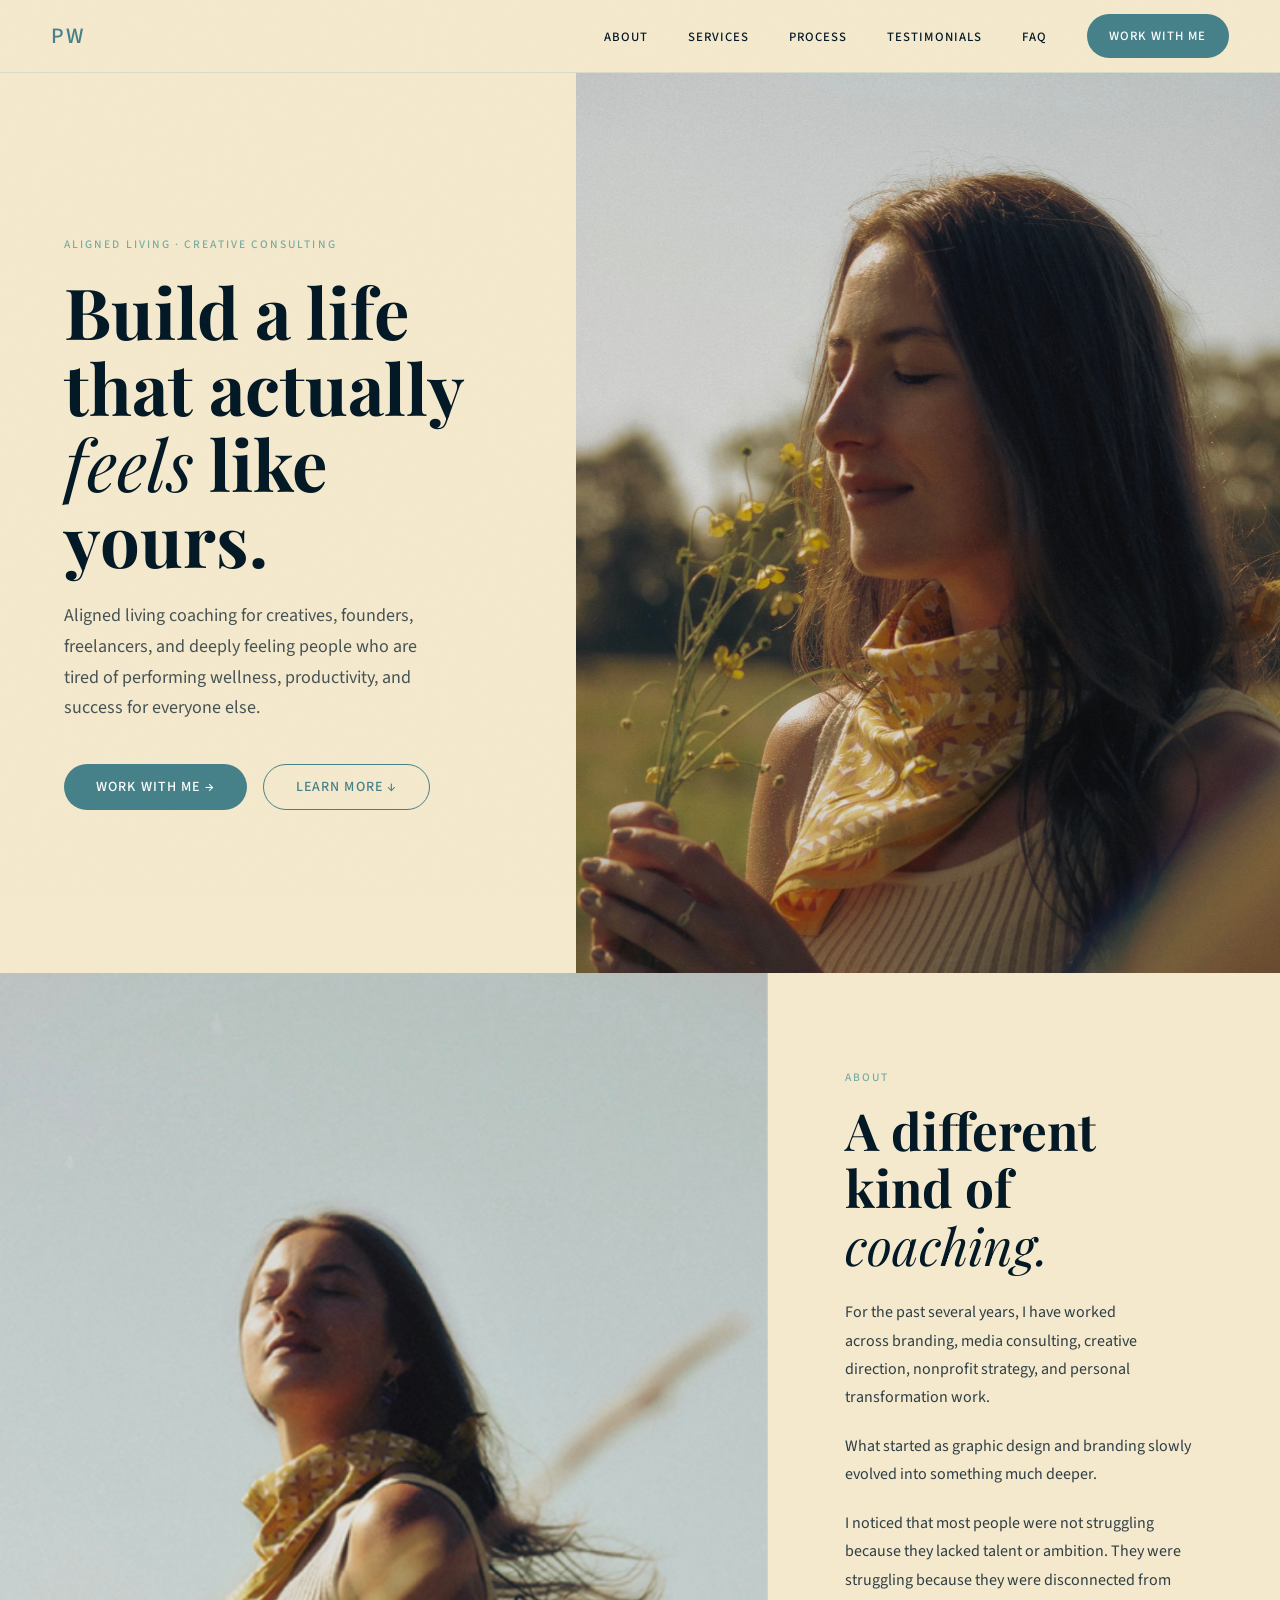
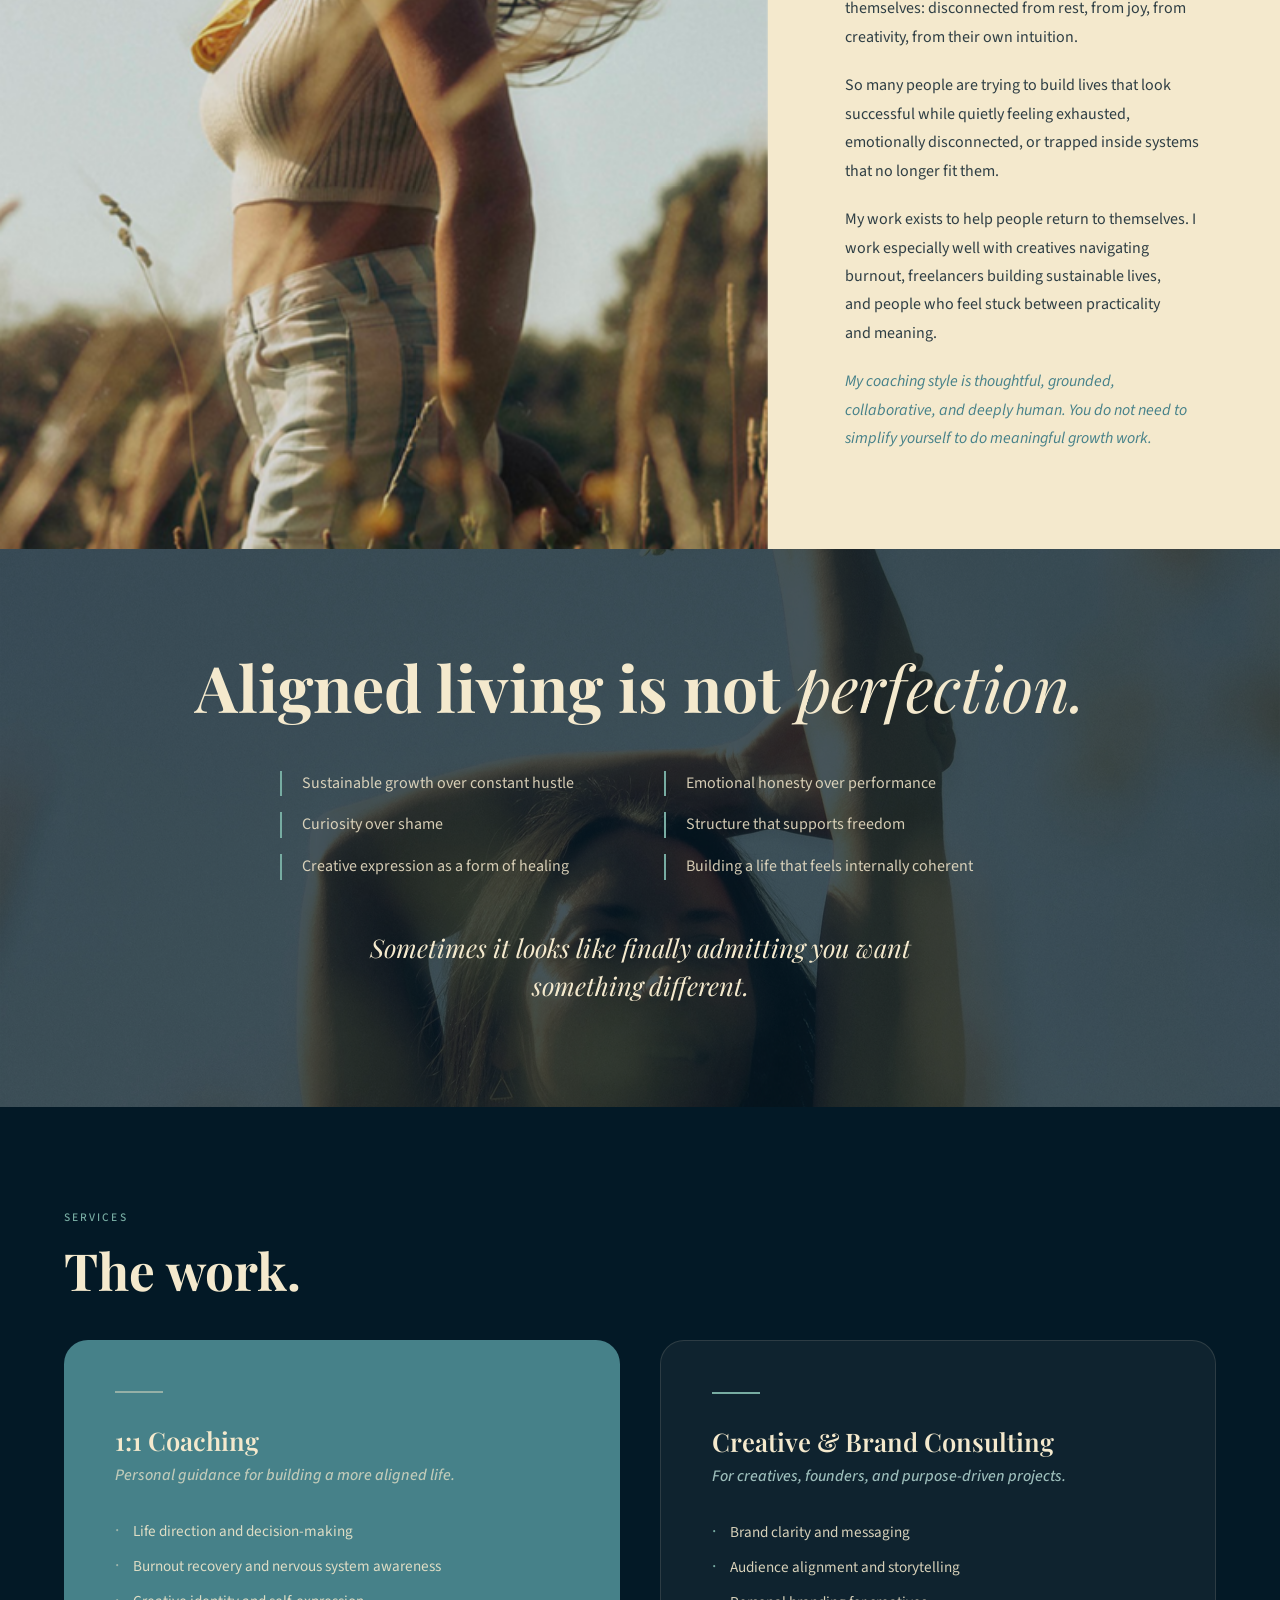
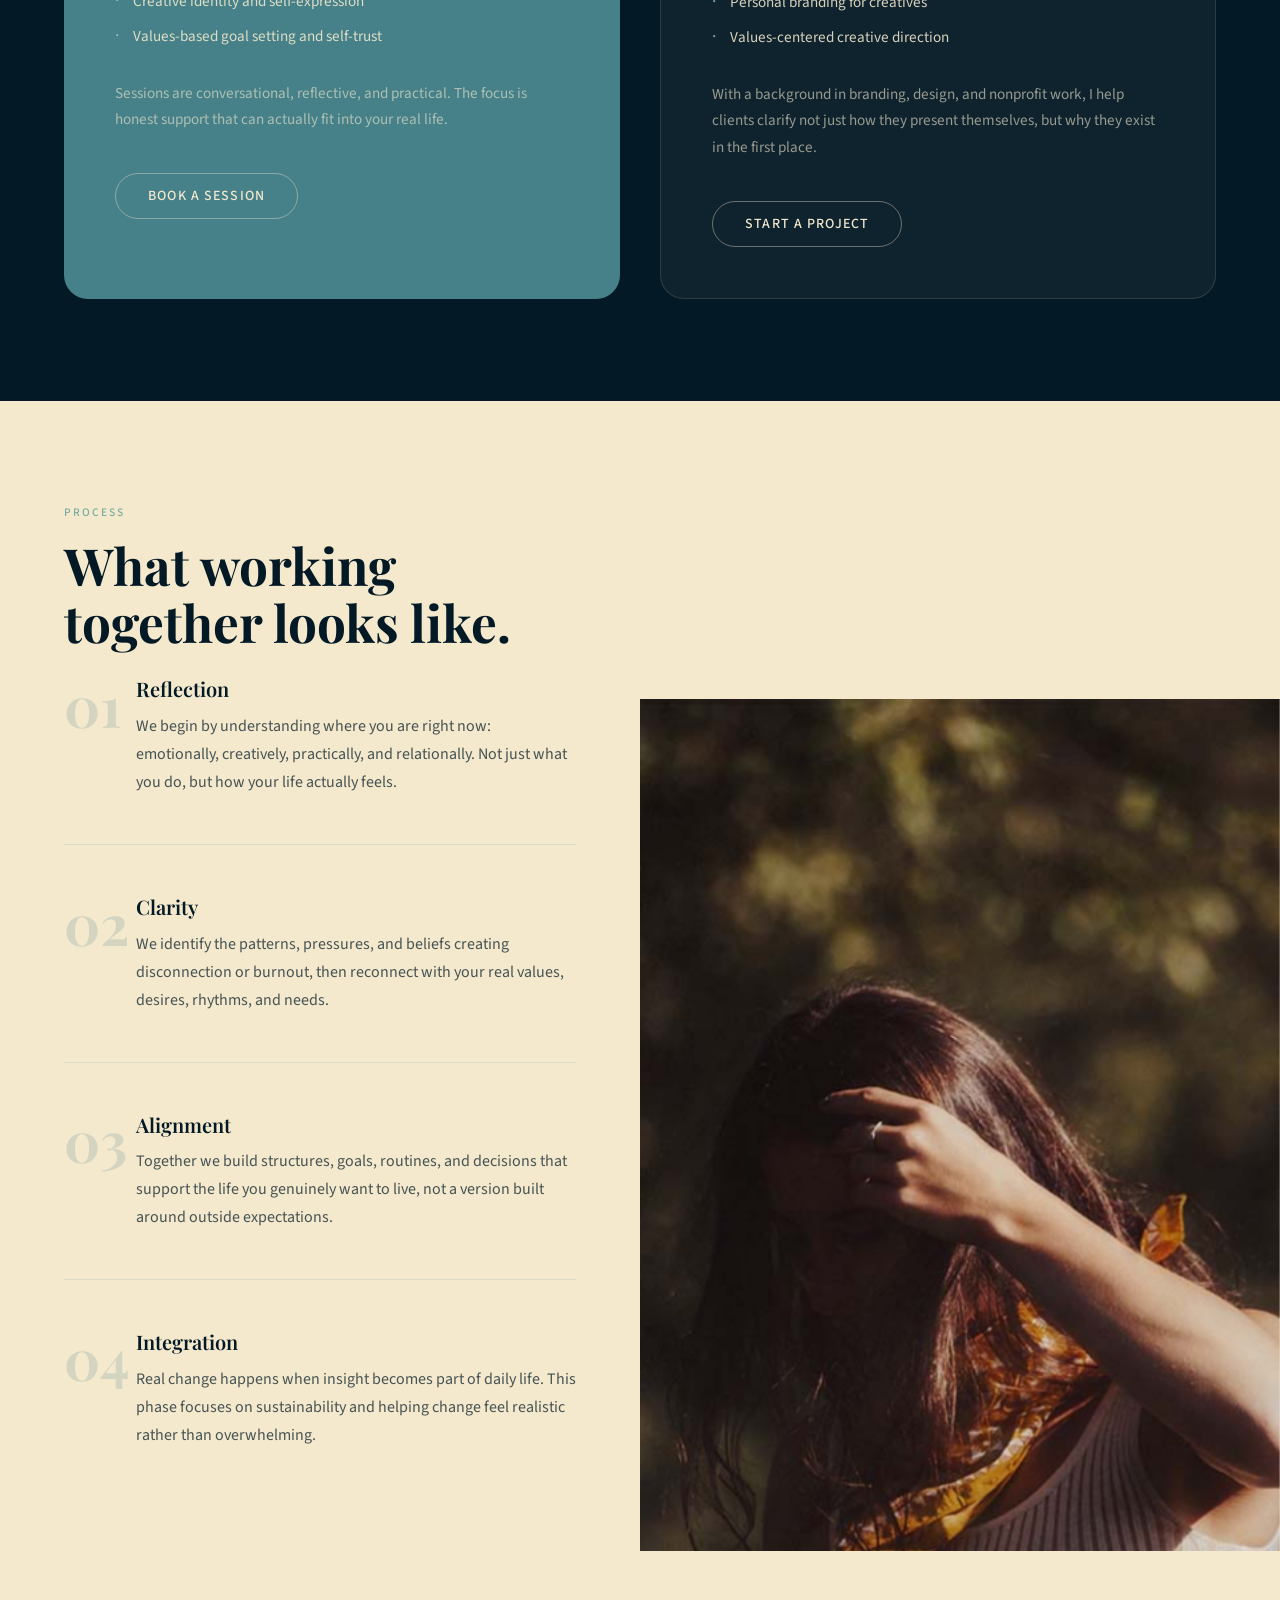
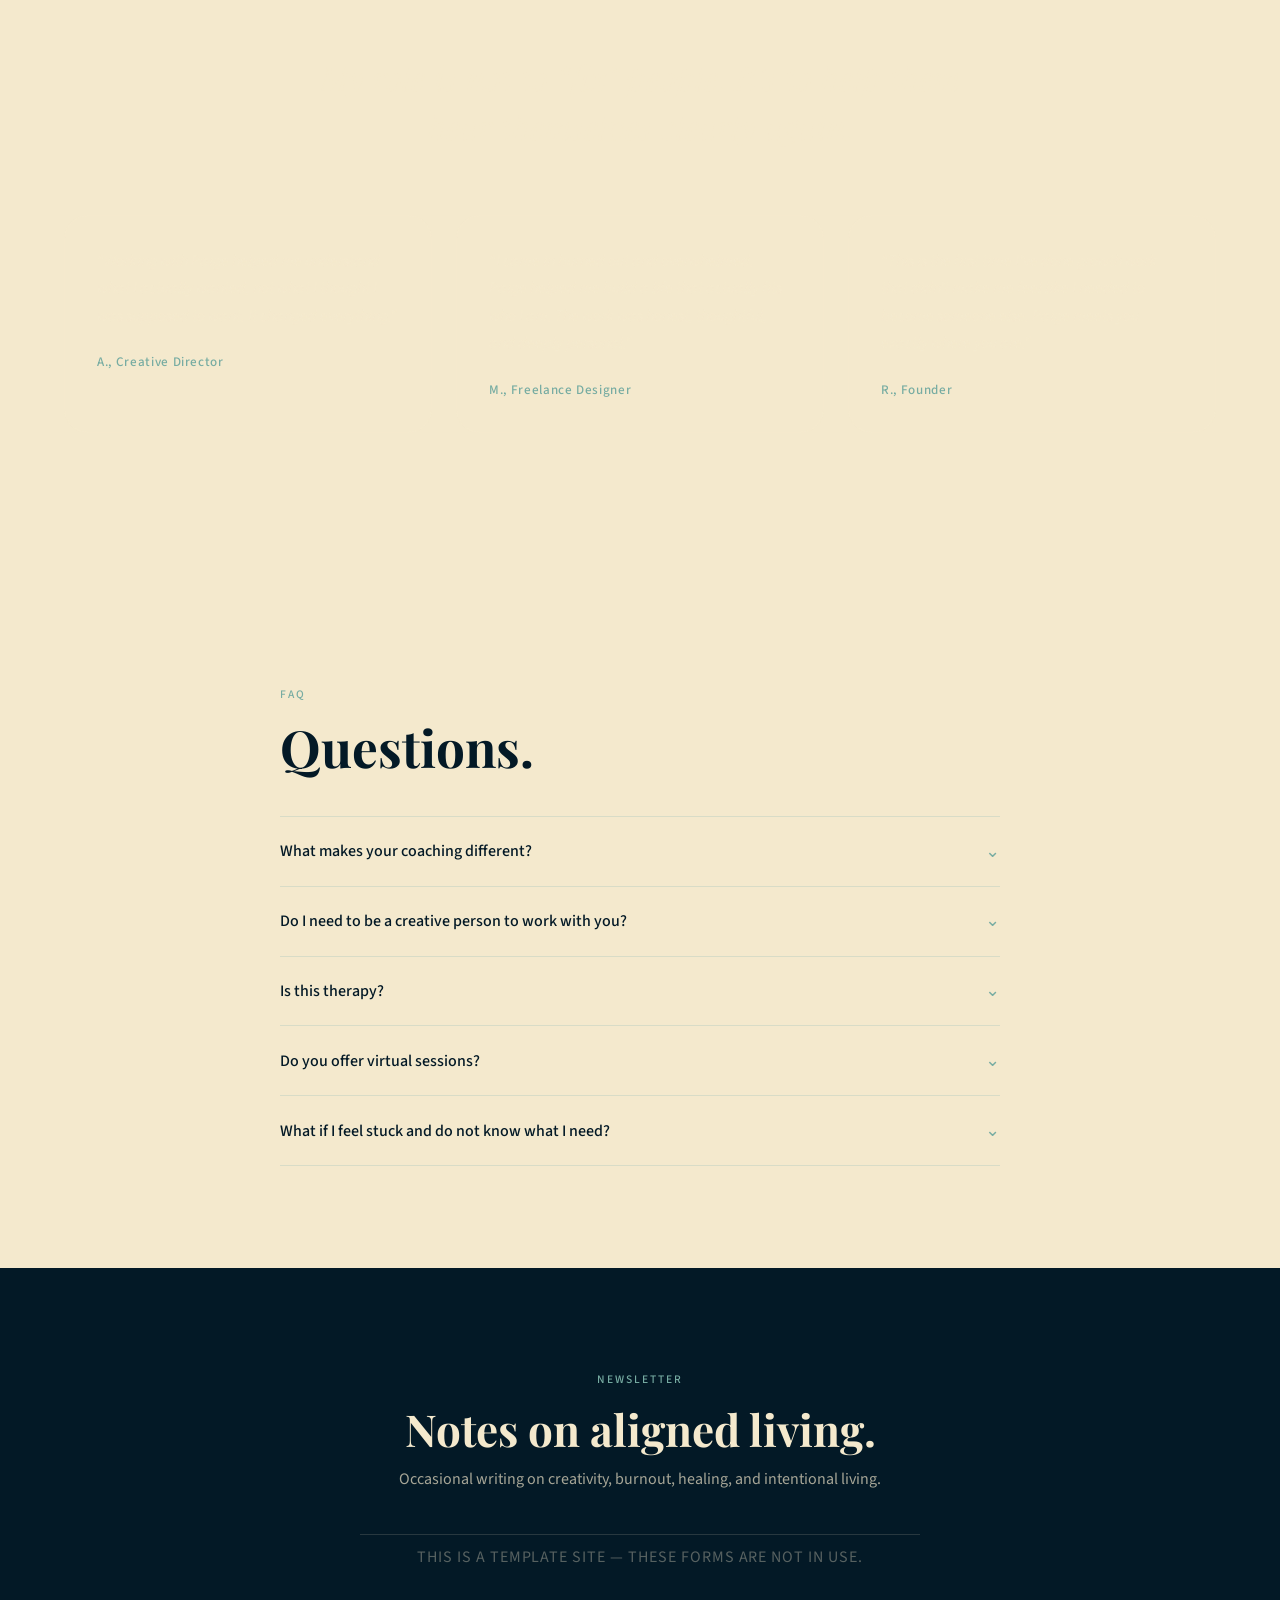
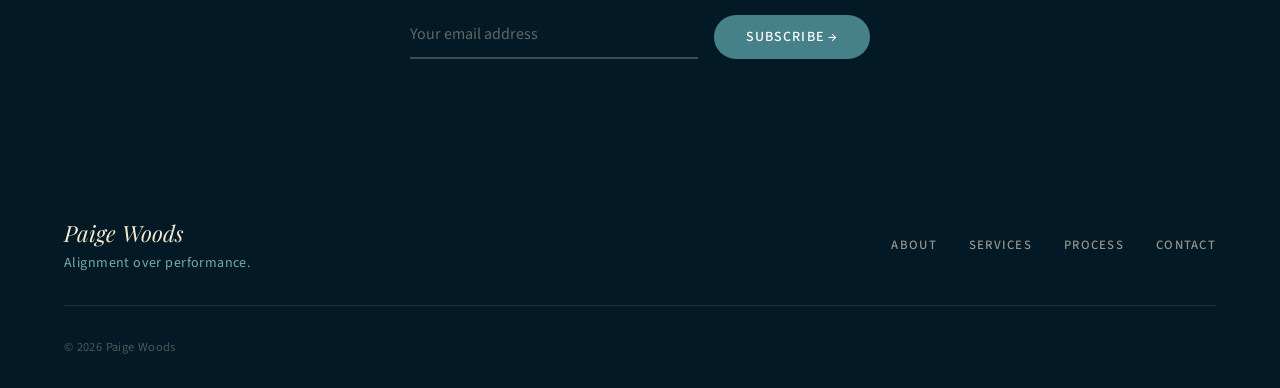
==== commit 1cb01c6d: "UI polish: mobile hero, section styling, font and nav updates Co-Authored-By: Claude Sonnet 4.6 <nor" ====
--- a/index.html
+++ b/index.html
@@ -20,7 +20,7 @@
   ══════════════════════════════════════════════════════ -->
   <nav class="nav" id="nav" role="navigation" aria-label="Main navigation">
     <div class="nav-inner">
-      <a href="index.html" class="nav-logo">Paige Woods</a>
+      <a href="index.html" class="nav-logo">PW</a>
       <ul class="nav-links" role="list">
         <li><a href="#about">About</a></li>
         <li><a href="#services">Services</a></li>
@@ -348,6 +348,7 @@
         <span class="section-label">Newsletter</span>
         <h2 class="newsletter-heading reveal-scale" id="newsletter-heading">Notes on aligned living.</h2>
         <p>Occasional writing on creativity, burnout, healing, and intentional living.</p>
+        <p class="demo-notice">This is a template site — these forms are not in use.</p>
         <form class="newsletter-form" action="#" onsubmit="return false;" novalidate>
           <div class="newsletter-field">
             <input
--- a/style.css
+++ b/style.css
@@ -55,6 +55,31 @@
 img {
   max-width: 100%;
   display: block;
+}
+
+h1, h2, h3, h4, p {
+  text-wrap: pretty;
+}
+
+.demo-notice {
+  font-family: var(--font-sans);
+  font-size: 0.7rem;
+  letter-spacing: 0.06em;
+  text-transform: uppercase;
+  color: rgba(3, 25, 38, 0.4);
+  border-top: 1px solid rgba(3, 25, 38, 0.15);
+  padding-top: 0.6rem;
+  margin-bottom: 1.5rem;
+}
+
+.newsletter .demo-notice {
+  color: rgba(244, 233, 205, 0.35);
+  border-top-color: rgba(244, 233, 205, 0.15);
+}
+
+.contact-main .demo-notice {
+  color: rgba(244, 233, 205, 0.45);
+  border-top-color: rgba(244, 233, 205, 0.2);
 }
 
 /* =========================================================
@@ -115,13 +140,14 @@
 }
 
 .nav-logo {
-  font-family: var(--font-serif);
-  font-style: italic;
-  font-weight: 700;
-  font-size: 1.25rem;
+  font-family: var(--font-sans);
+  font-style: normal;
+  font-weight: 500;
+  font-size: 22px;
+  letter-spacing: 0.08em;
+  text-transform: uppercase;
   color: var(--teal);
   text-decoration: none;
-  letter-spacing: 0.01em;
 }
 
 .nav-links {
@@ -987,13 +1013,17 @@
    ========================================================= */
 
 .newsletter {
-  background: #e8dfc6;
+  background: var(--ink-black);
 }
 
 .newsletter-inner {
   text-align: center;
   max-width: 560px;
   margin: 0 auto;
+}
+
+.newsletter .section-label {
+  color: var(--muted-teal);
 }
 
 .newsletter-heading {
@@ -1002,13 +1032,16 @@
   font-size: clamp(2rem, 4vw, 2.75rem);
   line-height: 1.15;
   margin-bottom: 0.75rem;
+  color: var(--vanilla-cream);
+  text-wrap: pretty;
 }
 
 .newsletter-inner > p {
   font-size: 1rem;
   line-height: 1.7;
-  color: rgba(3, 25, 38, 0.68);
+  color: rgba(244, 233, 205, 0.68);
   margin-bottom: 2.5rem;
+  text-wrap: pretty;
 }
 
 .newsletter-field {
@@ -1023,18 +1056,18 @@
   flex: 1;
   background: none;
   border: none;
-  border-bottom: 2px solid var(--border);
+  border-bottom: 2px solid rgba(244, 233, 205, 0.25);
   padding: 0.75rem 0;
   font-family: var(--font-sans);
   font-size: 1rem;
-  color: var(--ink-black);
+  color: var(--vanilla-cream);
   outline: none;
   transition: border-color 0.3s ease;
   min-width: 0;
 }
 
 .newsletter-form input[type="email"]::placeholder {
-  color: rgba(3, 25, 38, 0.38);
+  color: rgba(244, 233, 205, 0.38);
 }
 
 .newsletter-form input[type="email"]:focus {
@@ -1232,7 +1265,31 @@
    ========================================================= */
 
 @media (max-width: 768px) {
-  /* Nav */
+  /* Nav — transparent over hero photo, gains background on scroll */
+  .nav {
+    background: transparent;
+    backdrop-filter: none;
+    -webkit-backdrop-filter: none;
+    border-bottom: none;
+    transition: background 0.4s ease, border-color 0.4s ease;
+  }
+
+  .nav.scrolled {
+    background: rgba(244, 233, 205, 0.92);
+    backdrop-filter: blur(12px);
+    -webkit-backdrop-filter: blur(12px);
+    border-bottom: 1px solid var(--border);
+  }
+
+  /* Only go transparent on pages with a hero photo behind the nav */
+  body:has(.hero) .nav:not(.scrolled) .nav-logo {
+    color: #f4e9cd;
+  }
+
+  body:has(.hero) .nav:not(.scrolled) .nav-toggle span {
+    background: #f4e9cd;
+  }
+
   .nav-links {
     display: none;
   }
@@ -1241,23 +1298,65 @@
     display: flex;
   }
 
-  /* Hero */
+  /* Hero — full-bleed photo behind nav, H1 at bottom, sub+buttons below fold */
   .hero {
-    grid-template-columns: 1fr;
-    min-height: auto;
+    display: block;
+    position: relative;
+    margin-top: -72px;
+    min-height: 100svh;
+    background: var(--vanilla-cream);
+    overflow: visible;
+  }
+
+  .hero-image {
+    position: absolute;
+    top: 0;
+    left: 0;
+    right: 0;
+    height: 100svh;
+    overflow: hidden;
+    z-index: 0;
+    will-change: transform, opacity;
+  }
+
+  .hero-image img {
+    position: absolute;
+    inset: 0;
+    width: 100%;
+    height: 100%;
+    object-fit: cover;
+    object-position: center top;
   }
 
   .hero-text {
-    order: 2;
-    padding: 2.5rem 1.5rem 3rem;
+    position: relative;
+    z-index: 1;
+    display: flex;
+    flex-direction: column;
+    padding: 60svh 1.5rem 3rem;
     max-width: 100%;
-  }
-
-  .hero-image {
-    order: 1;
-    height: 70vw;
-    min-height: 320px;
-    max-height: 480px;
+    background: none;
+  }
+
+  .hero .hero-h1 {
+    color: #f4e9cd;
+    font-size: clamp(2.2rem, 8vw, 3rem);
+    margin-bottom: 25svh;
+    text-shadow: 0 2px 12px rgba(3, 25, 38, 0.35);
+  }
+
+  .hero .hero-h1 em {
+    color: #f4e9cd;
+  }
+
+  .hero-text .section-label {
+    color: rgba(244, 233, 205, 0.9);
+    margin-bottom: 0.75rem;
+    text-shadow: 0 1px 6px rgba(3, 25, 38, 0.4);
+  }
+
+  .hero-sub {
+    color: rgba(3, 25, 38, 0.72);
   }
 
 
@@ -1292,8 +1391,8 @@
   }
 
   /* Process */
-  .process-section {
-    padding: clamp(4rem, 8vw, 7rem) 0;
+  .section.process-section {
+    padding: calc(clamp(4rem, 8vw, 7rem) + 20px) 0;
   }
 
   .process-grid {
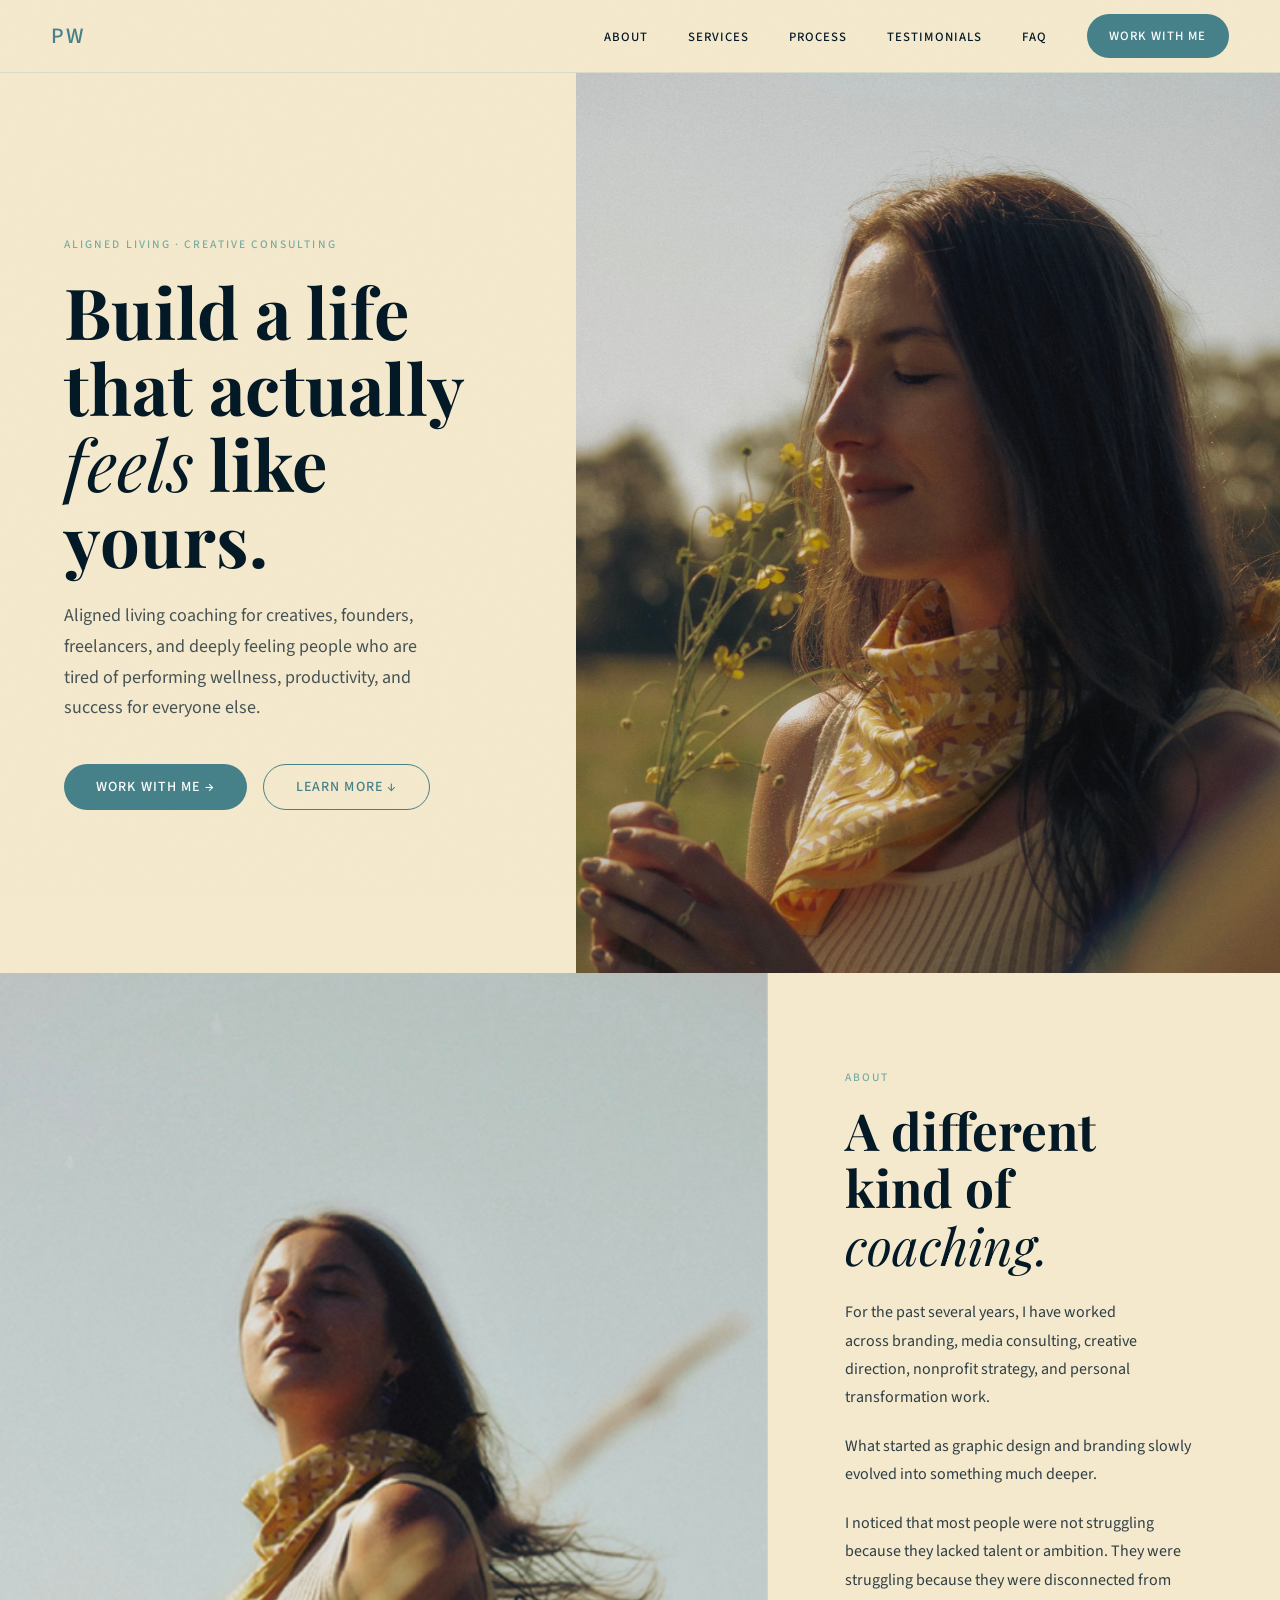
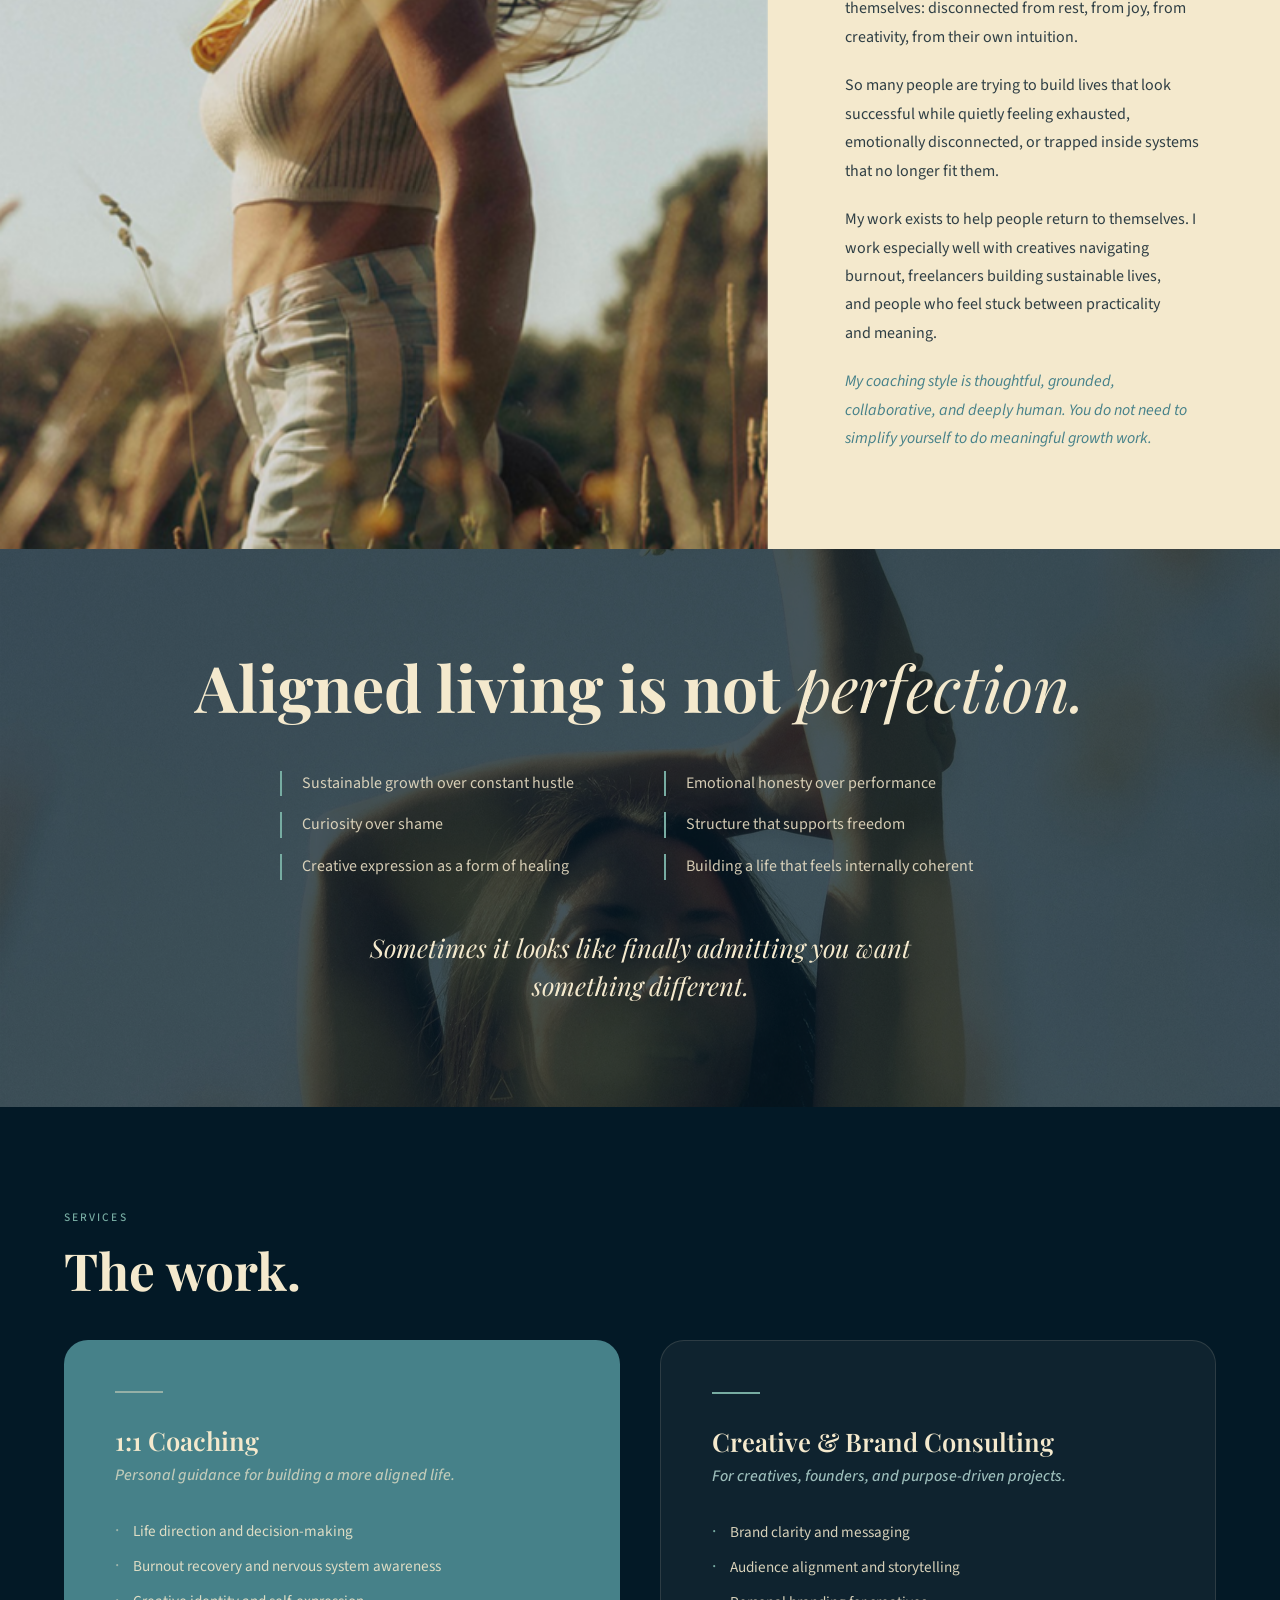
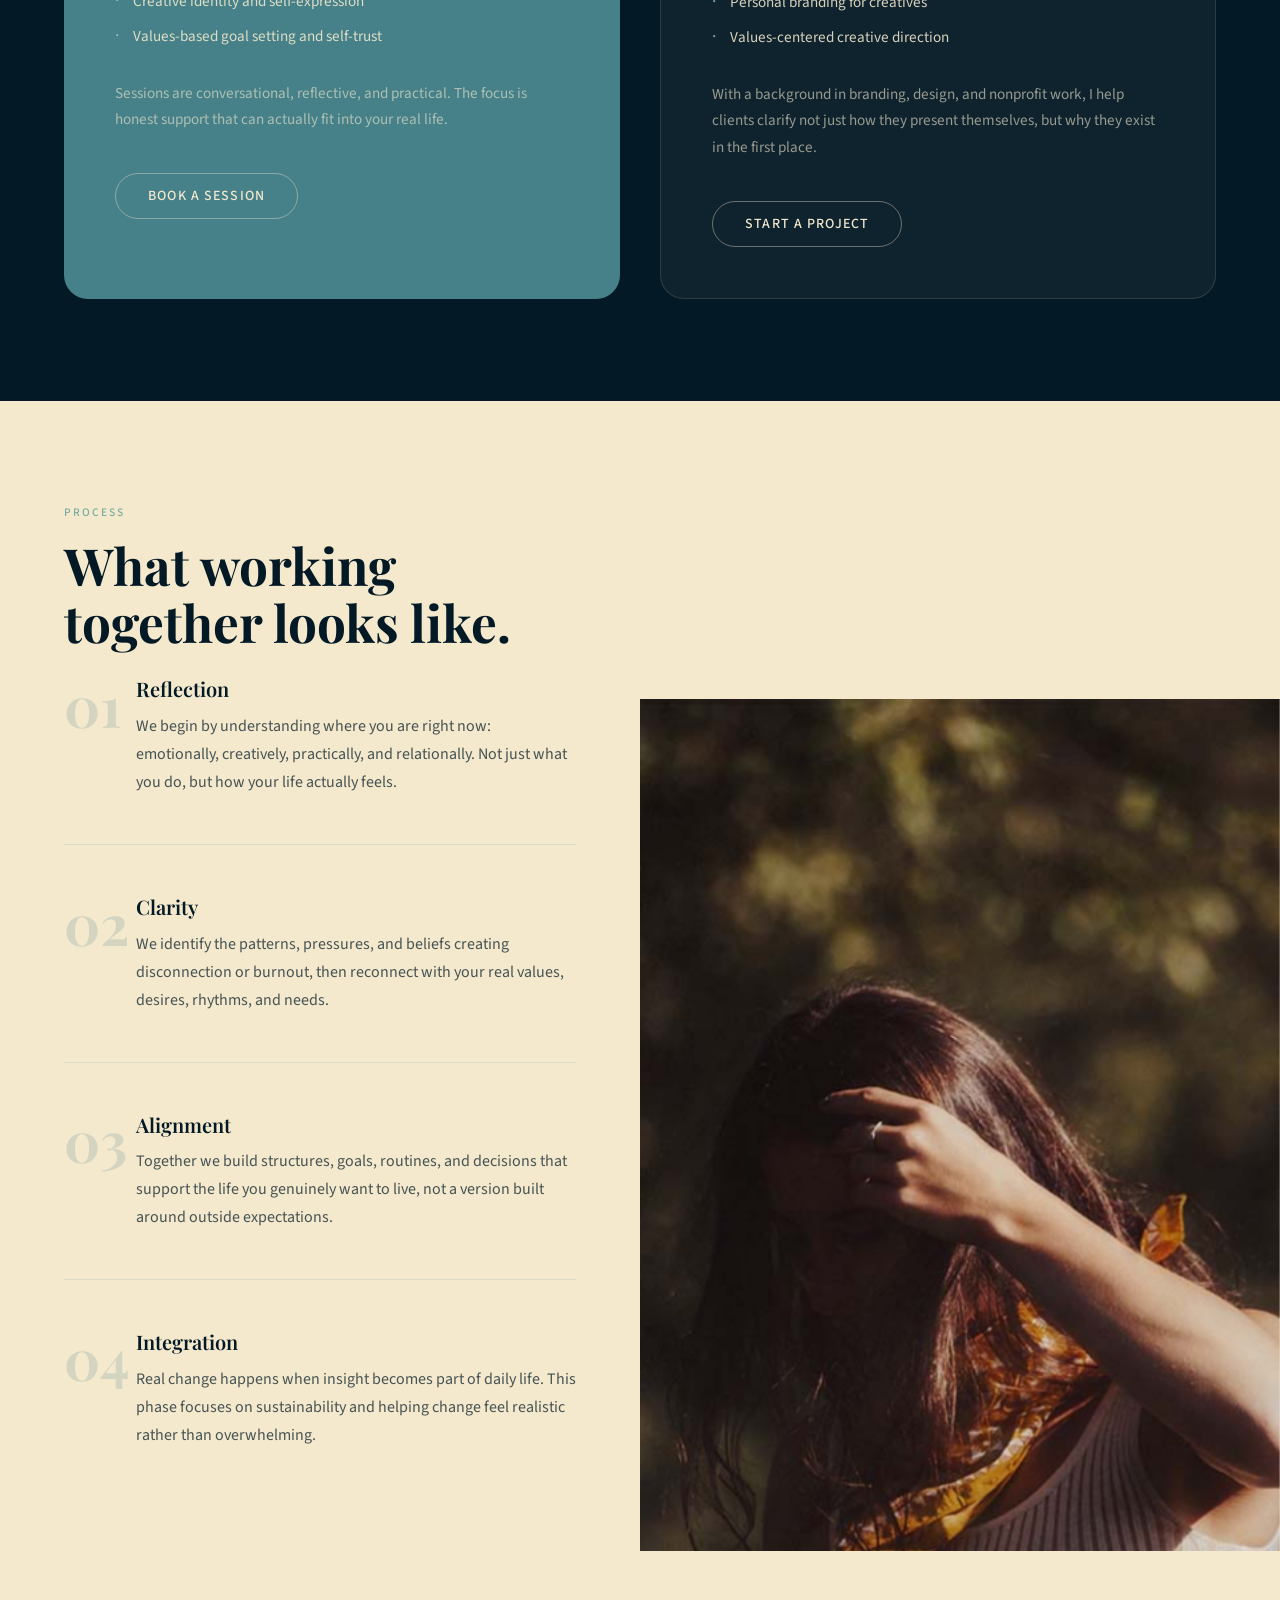
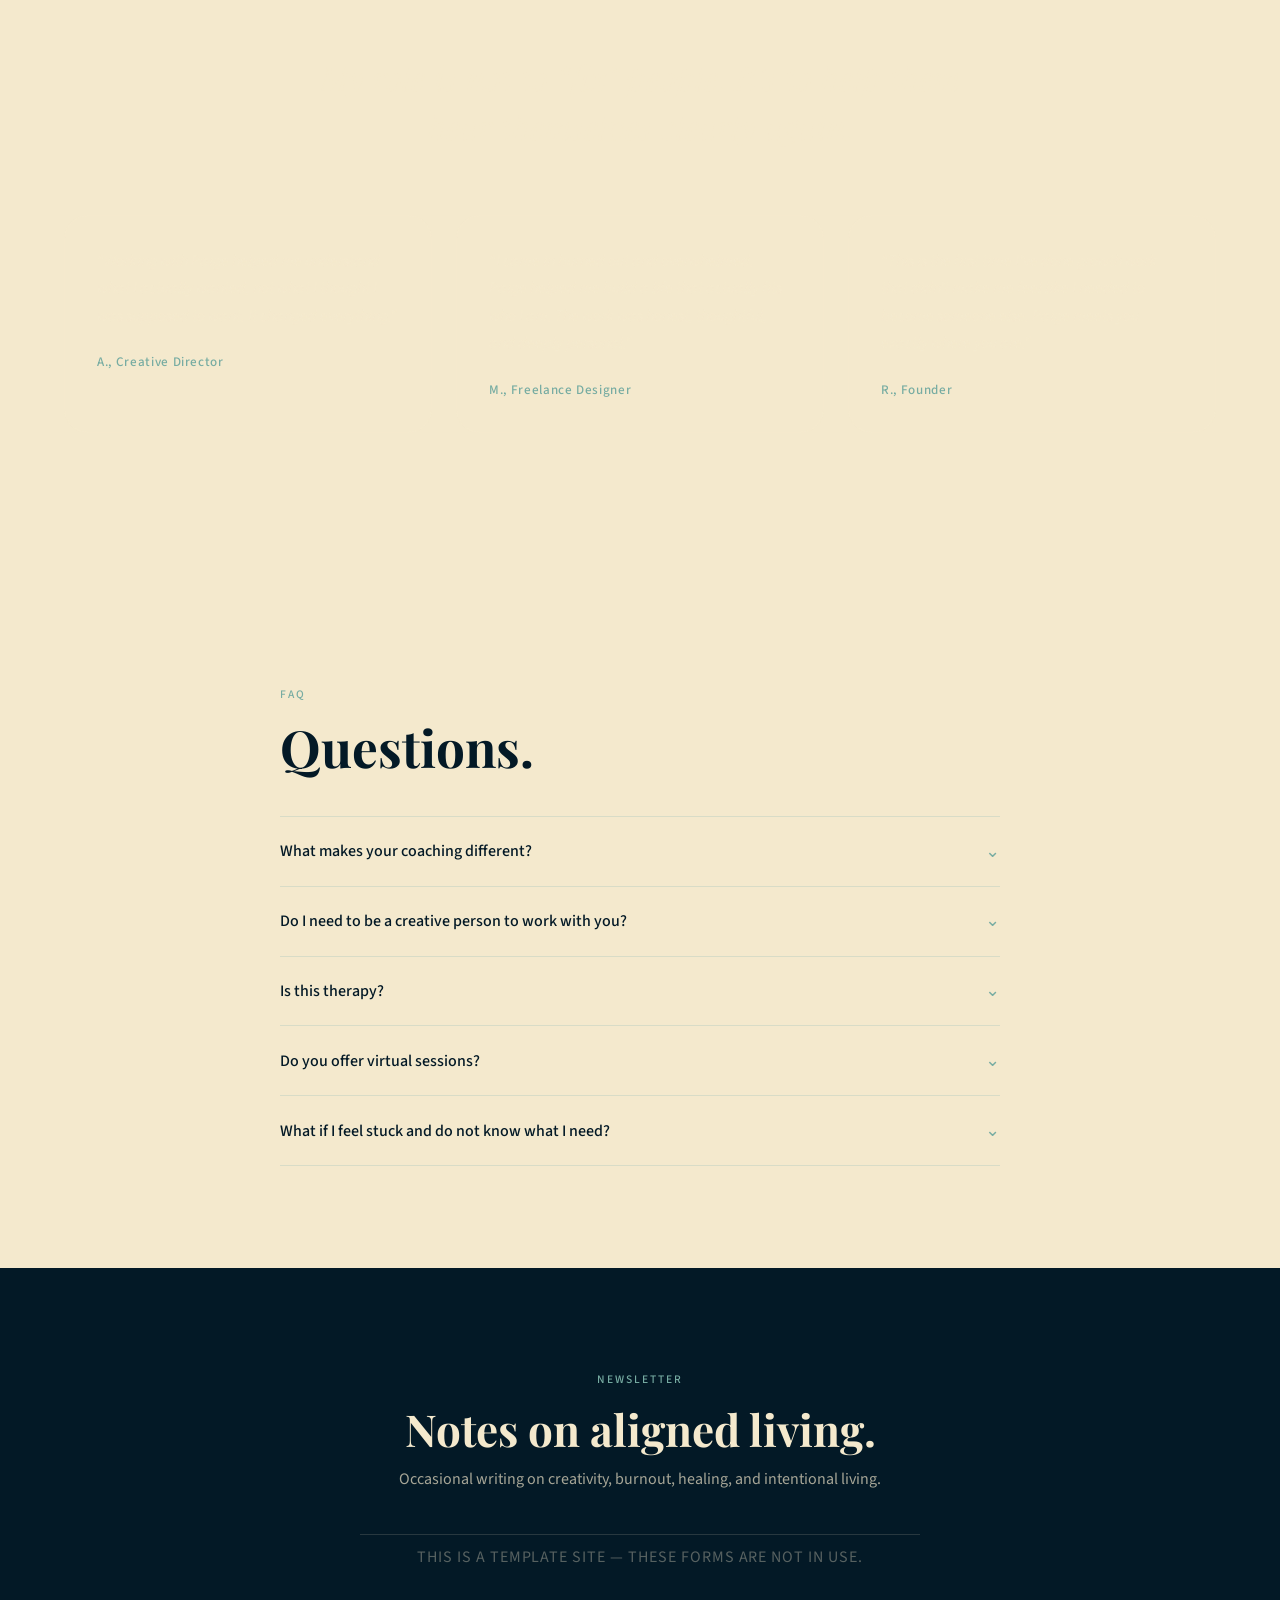
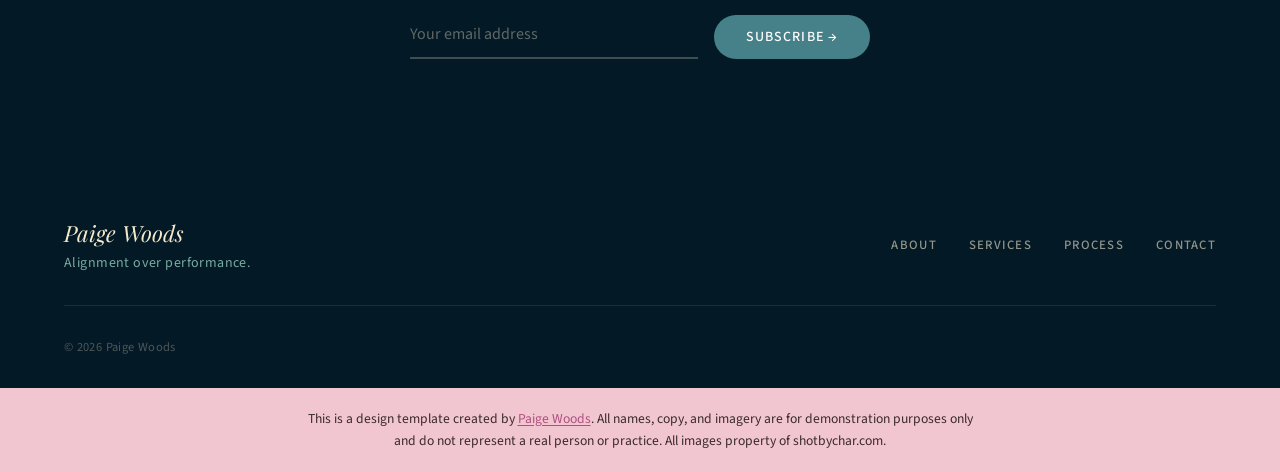
==== commit ae54f4c6: "Add template disclaimer banner and demo form notices Co-Authored-By: Claude Sonnet 4.6 <noreply@anth" ====
--- a/index.html
+++ b/index.html
@@ -387,6 +387,10 @@
     </div>
   </footer>
 
+  <div class="template-disclaimer">
+    <p>This is a design template created by <a href="https://paigewoodsart.com" target="_blank" rel="noopener">Paige Woods</a>. All names, copy, and imagery are for demonstration purposes only and do not represent a real person or practice. All images property of shotbychar.com.</p>
+  </div>
+
   <script src="main.js"></script>
 </body>
 </html>
--- a/style.css
+++ b/style.css
@@ -59,6 +59,31 @@
 
 h1, h2, h3, h4, p {
   text-wrap: pretty;
+}
+
+.template-disclaimer {
+  background: #f2c6d0;
+  padding: 1.25rem clamp(1.5rem, 5vw, 4rem);
+  text-align: center;
+}
+
+.template-disclaimer p {
+  font-family: var(--font-sans);
+  font-size: 0.85rem;
+  line-height: 1.65;
+  color: #3a2a2e;
+  max-width: 680px;
+  margin: 0 auto;
+}
+
+.template-disclaimer a {
+  color: #b05080;
+  text-decoration: underline;
+  text-underline-offset: 2px;
+}
+
+.template-disclaimer a:hover {
+  color: #8c3a62;
 }
 
 .demo-notice {
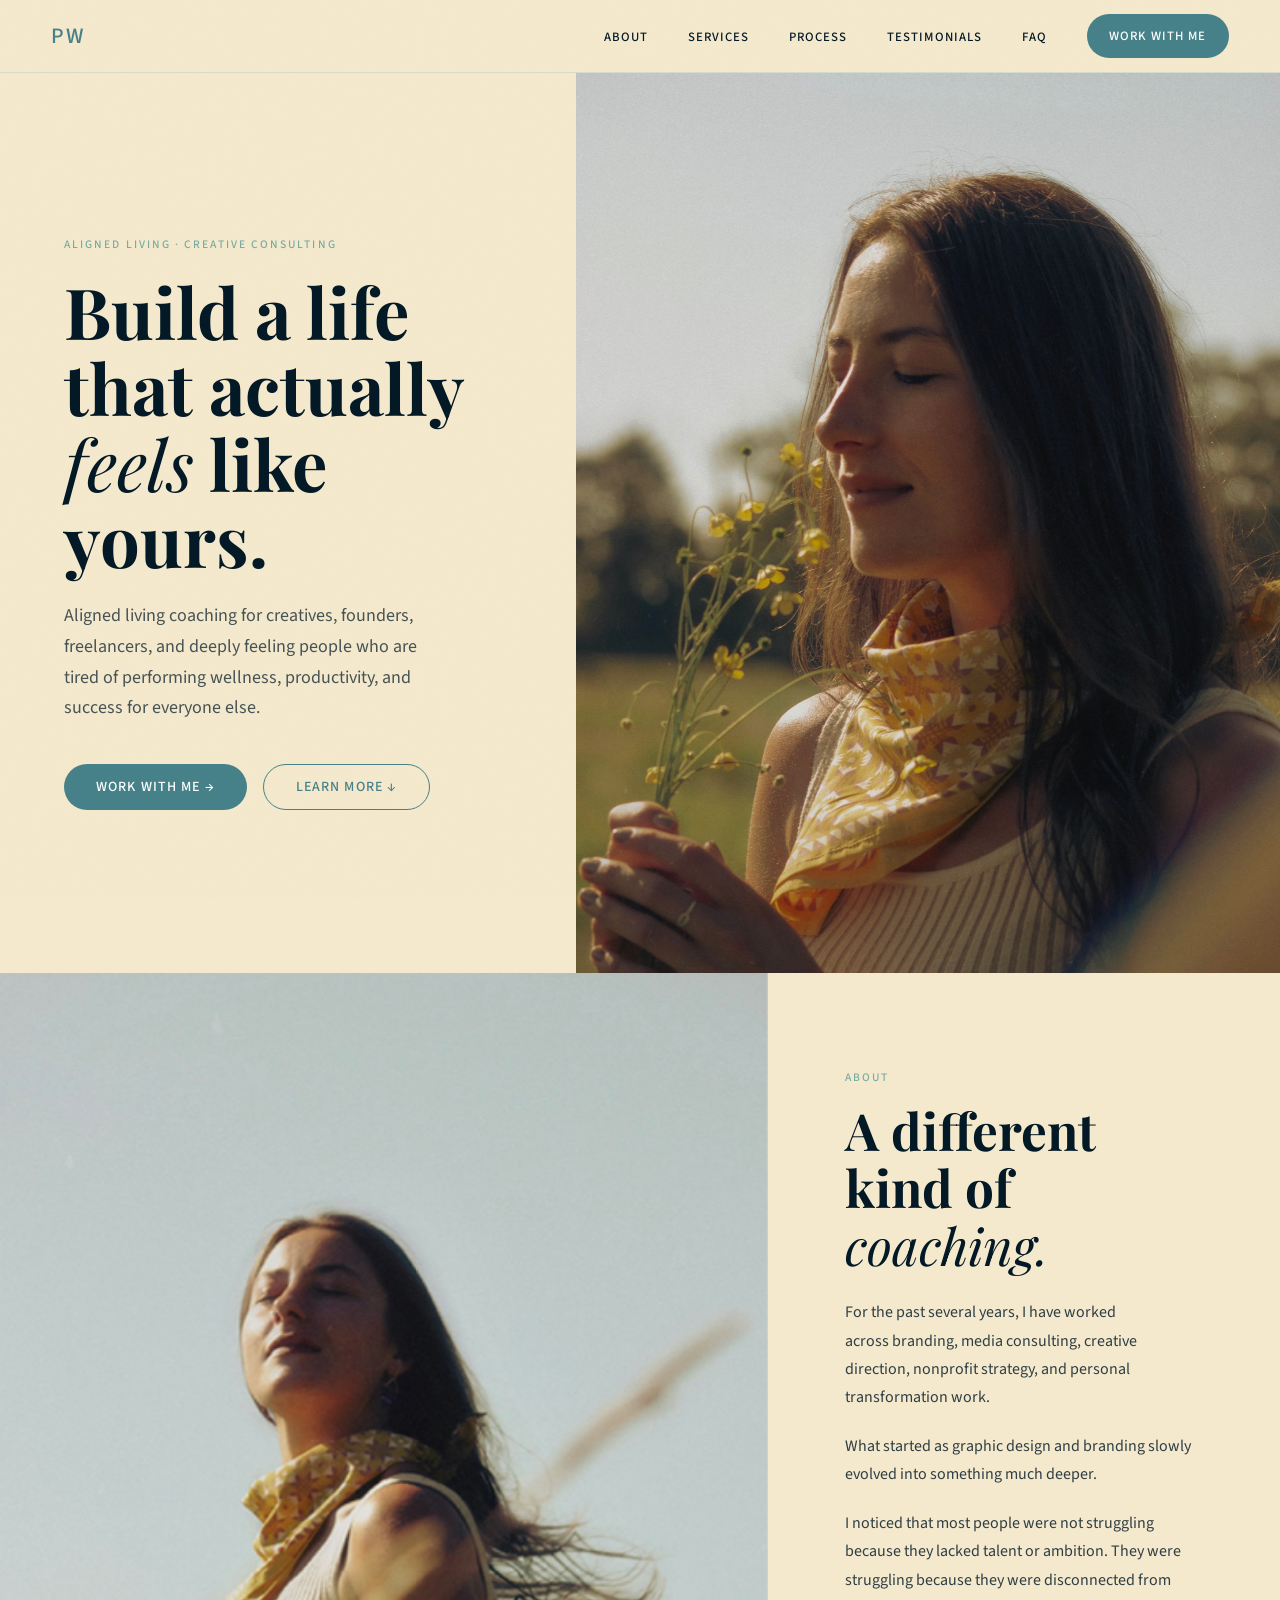
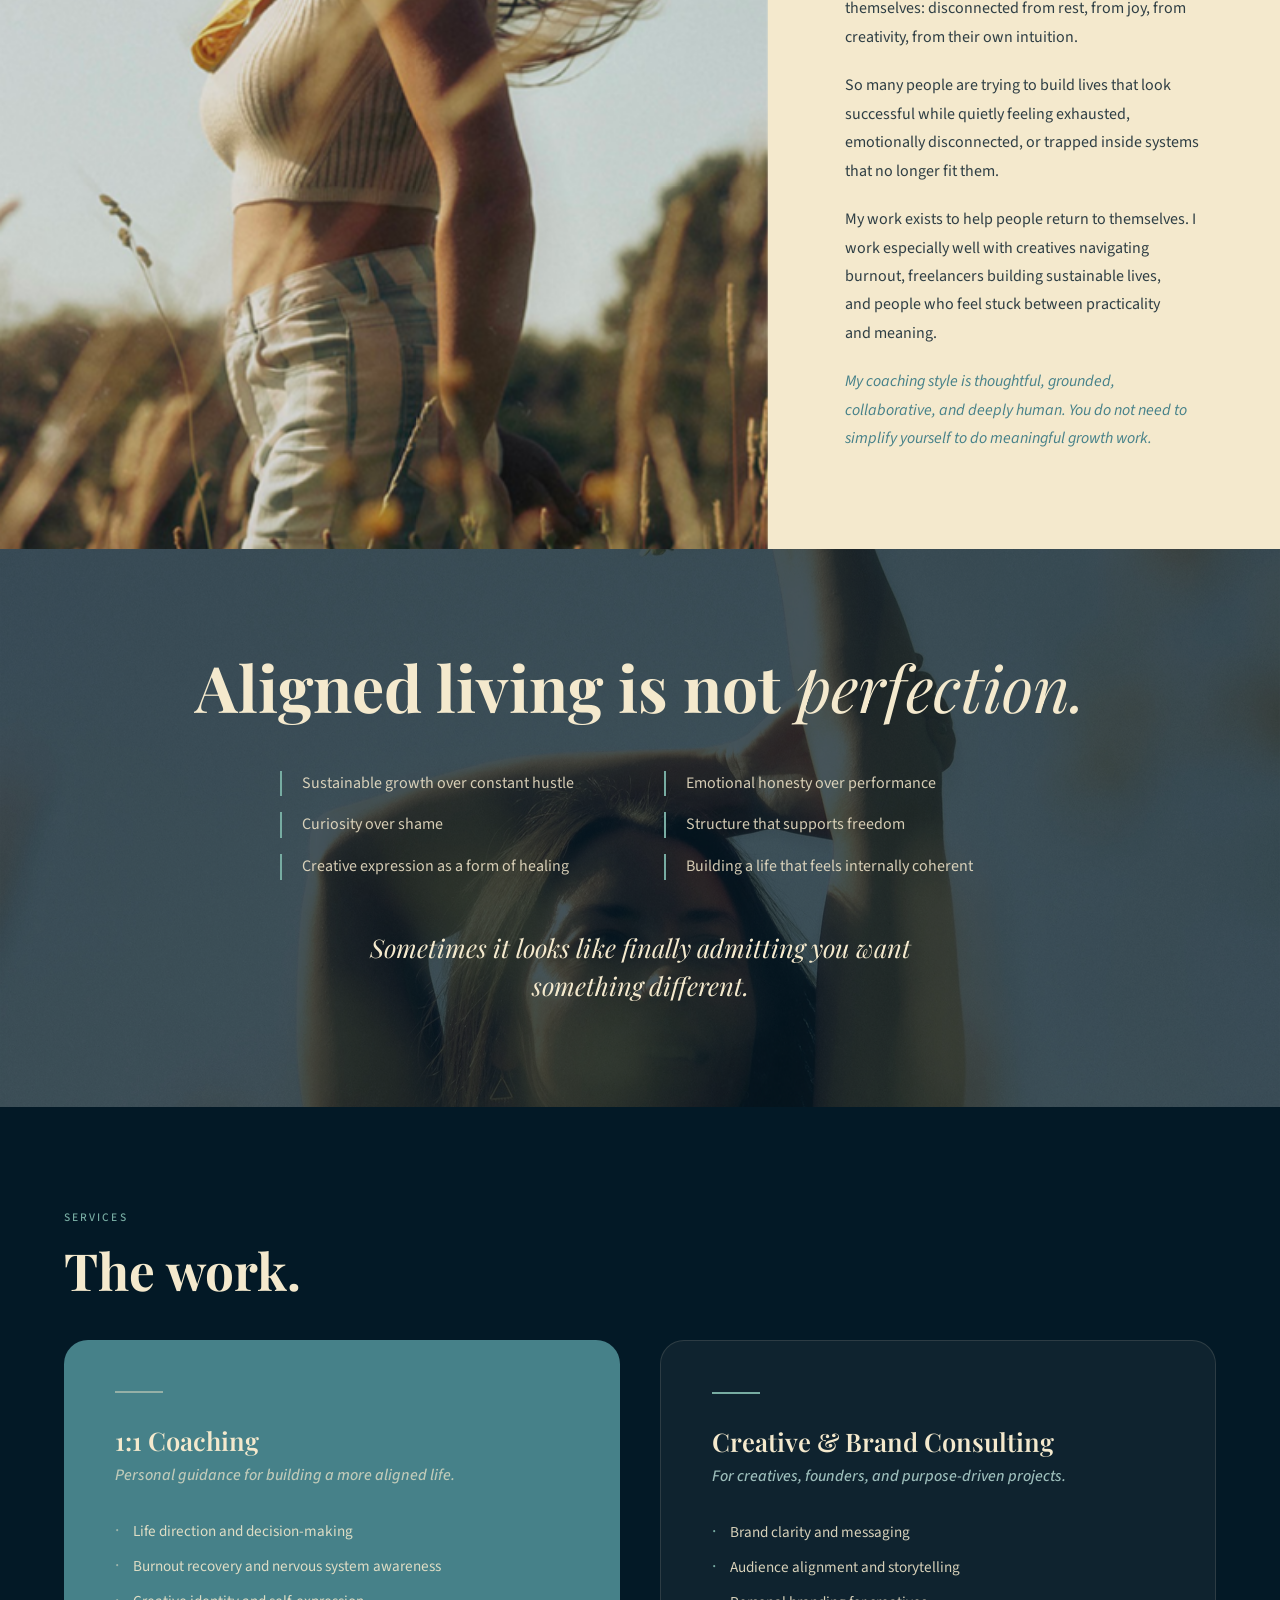
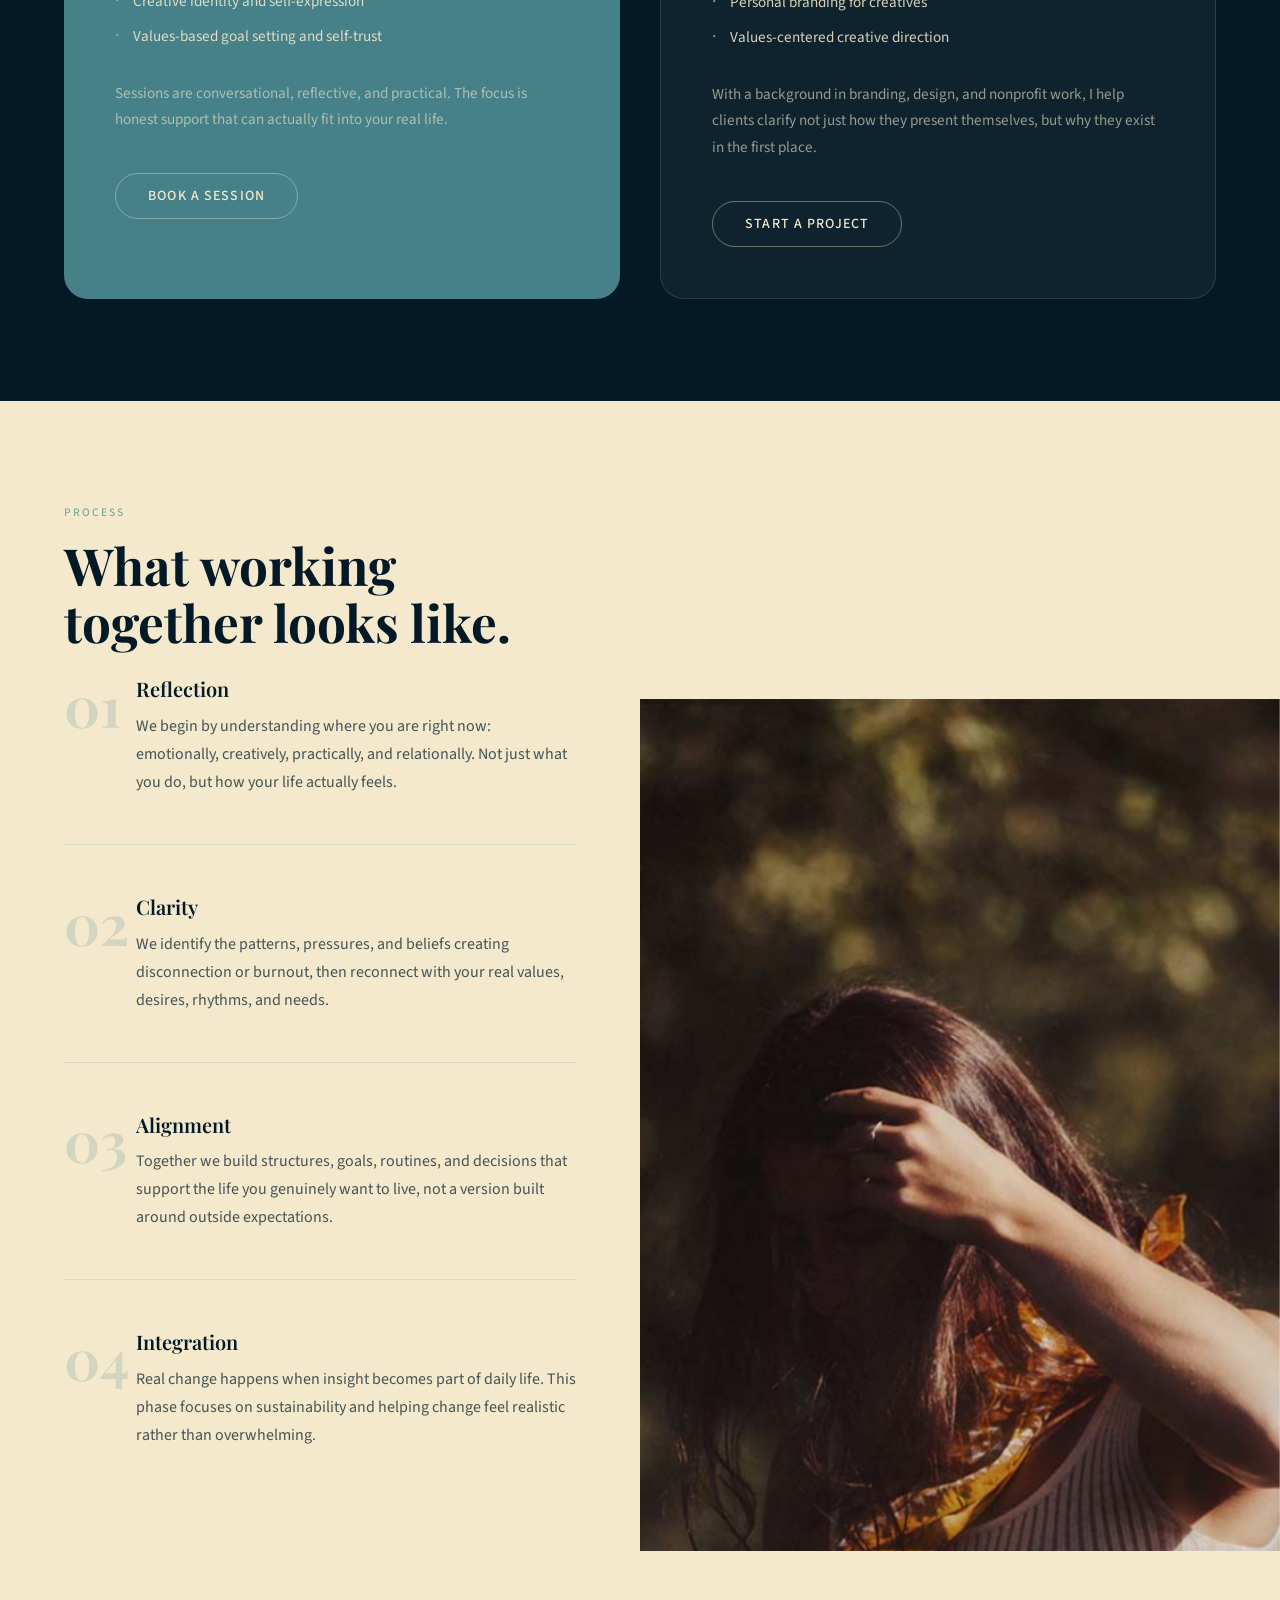
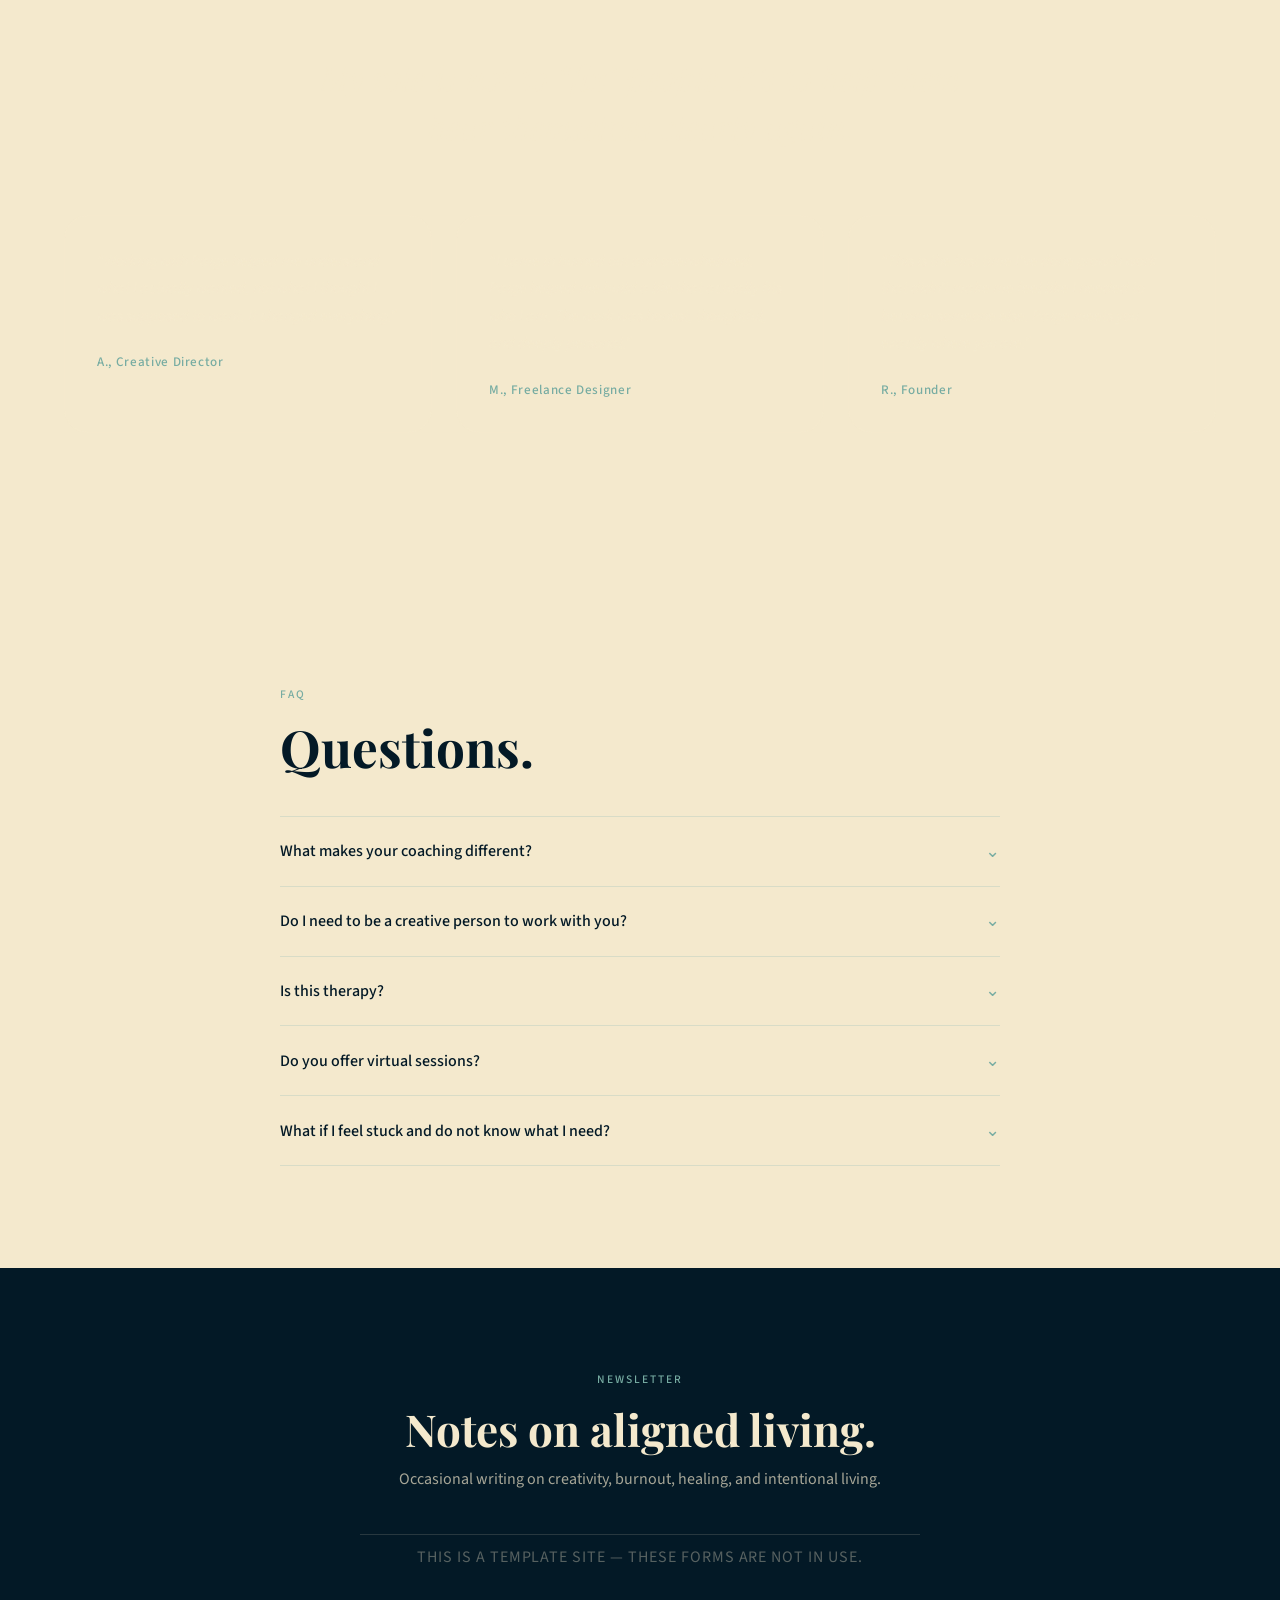
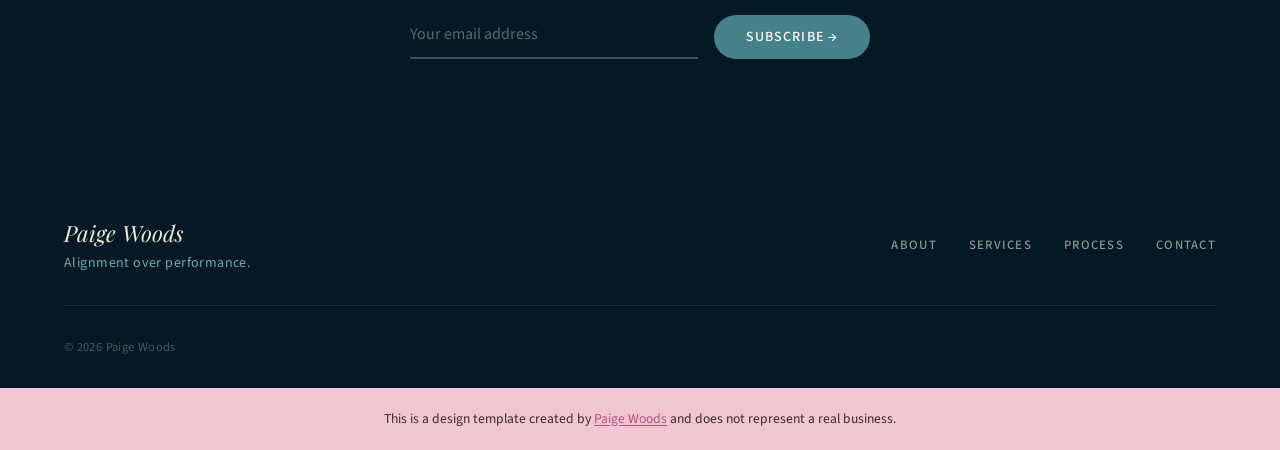
==== commit 27649dd2: "Update template disclaimer text and link Co-Authored-By: Claude Sonnet 4.6 <noreply@anthropic.com>" ====
--- a/index.html
+++ b/index.html
@@ -388,7 +388,7 @@
   </footer>
 
   <div class="template-disclaimer">
-    <p>This is a design template created by <a href="https://paigewoodsart.com" target="_blank" rel="noopener">Paige Woods</a>. All names, copy, and imagery are for demonstration purposes only and do not represent a real person or practice. All images property of shotbychar.com.</p>
+    <p>This is a design template created by <a href="https://www.paigewoods.art/consulting" target="_blank" rel="noopener">Paige Woods</a> and does not represent a real business.</p>
   </div>
 
   <script src="main.js"></script>
